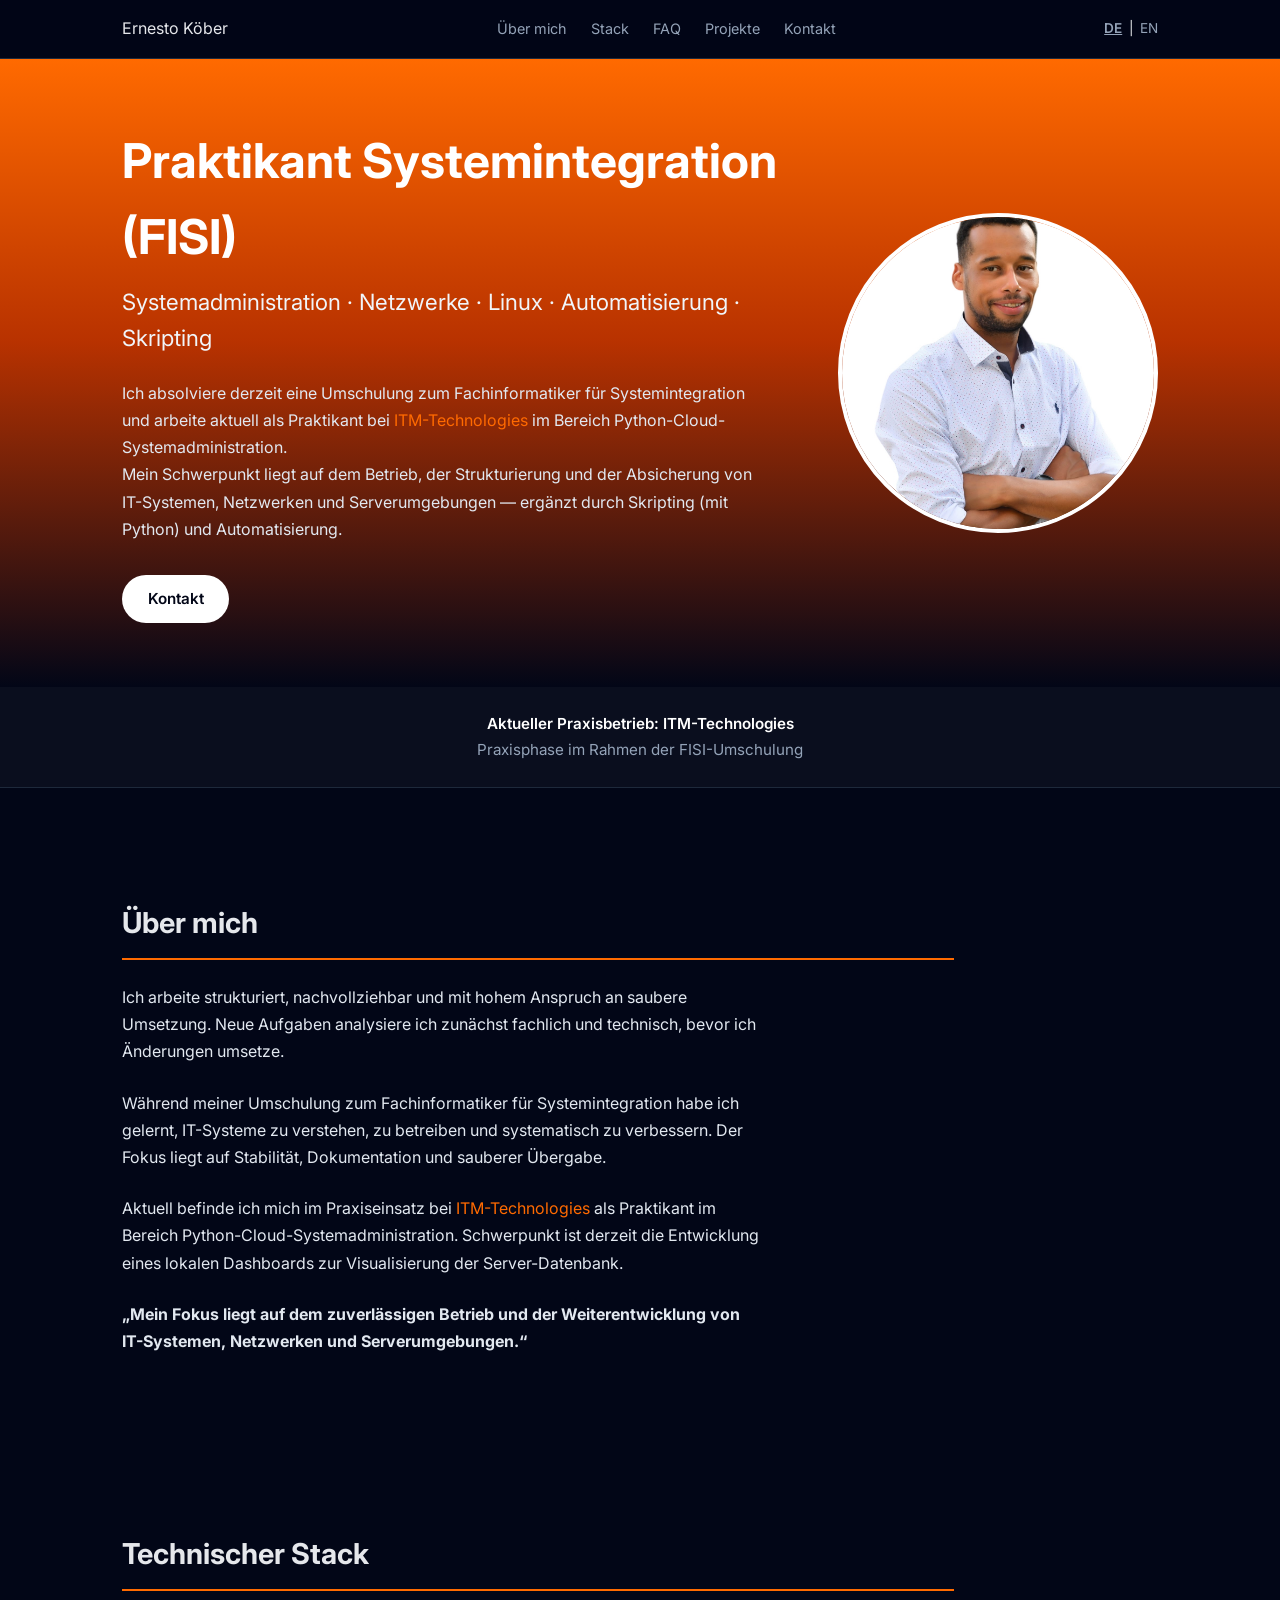
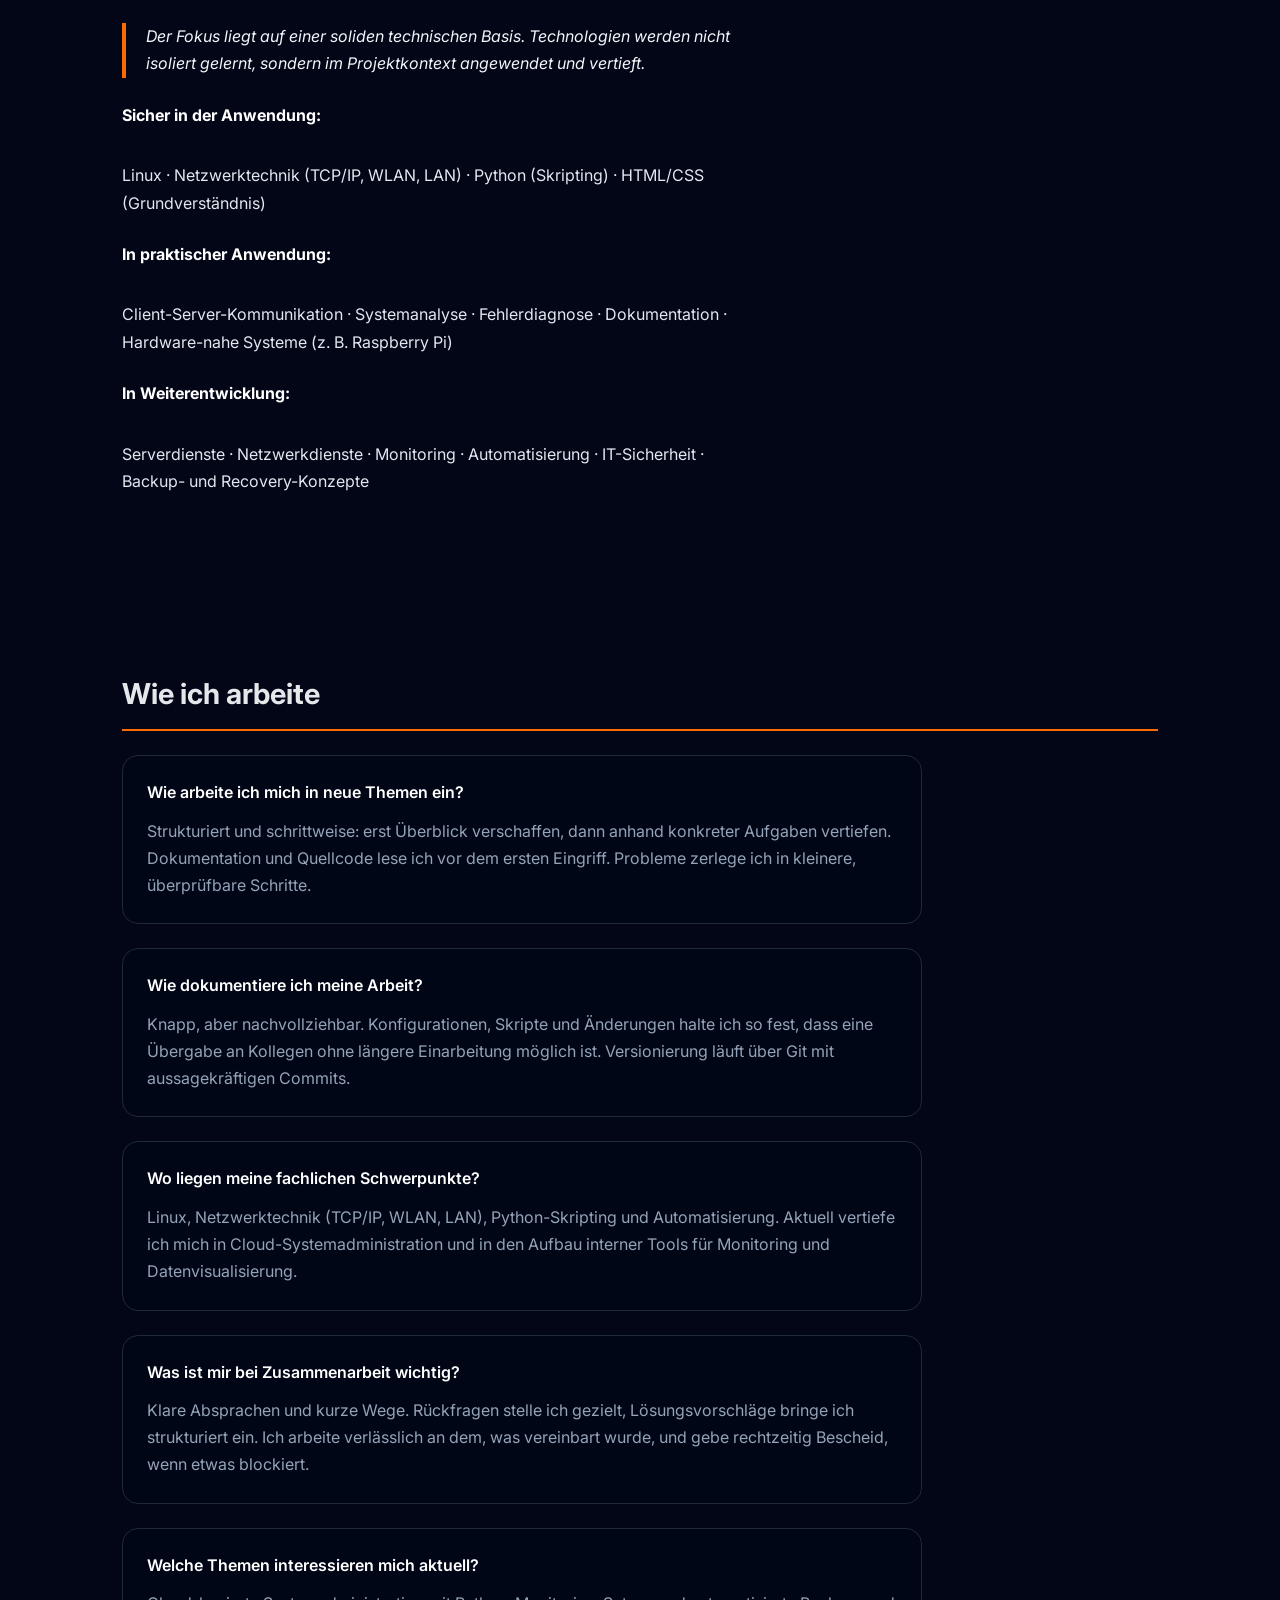
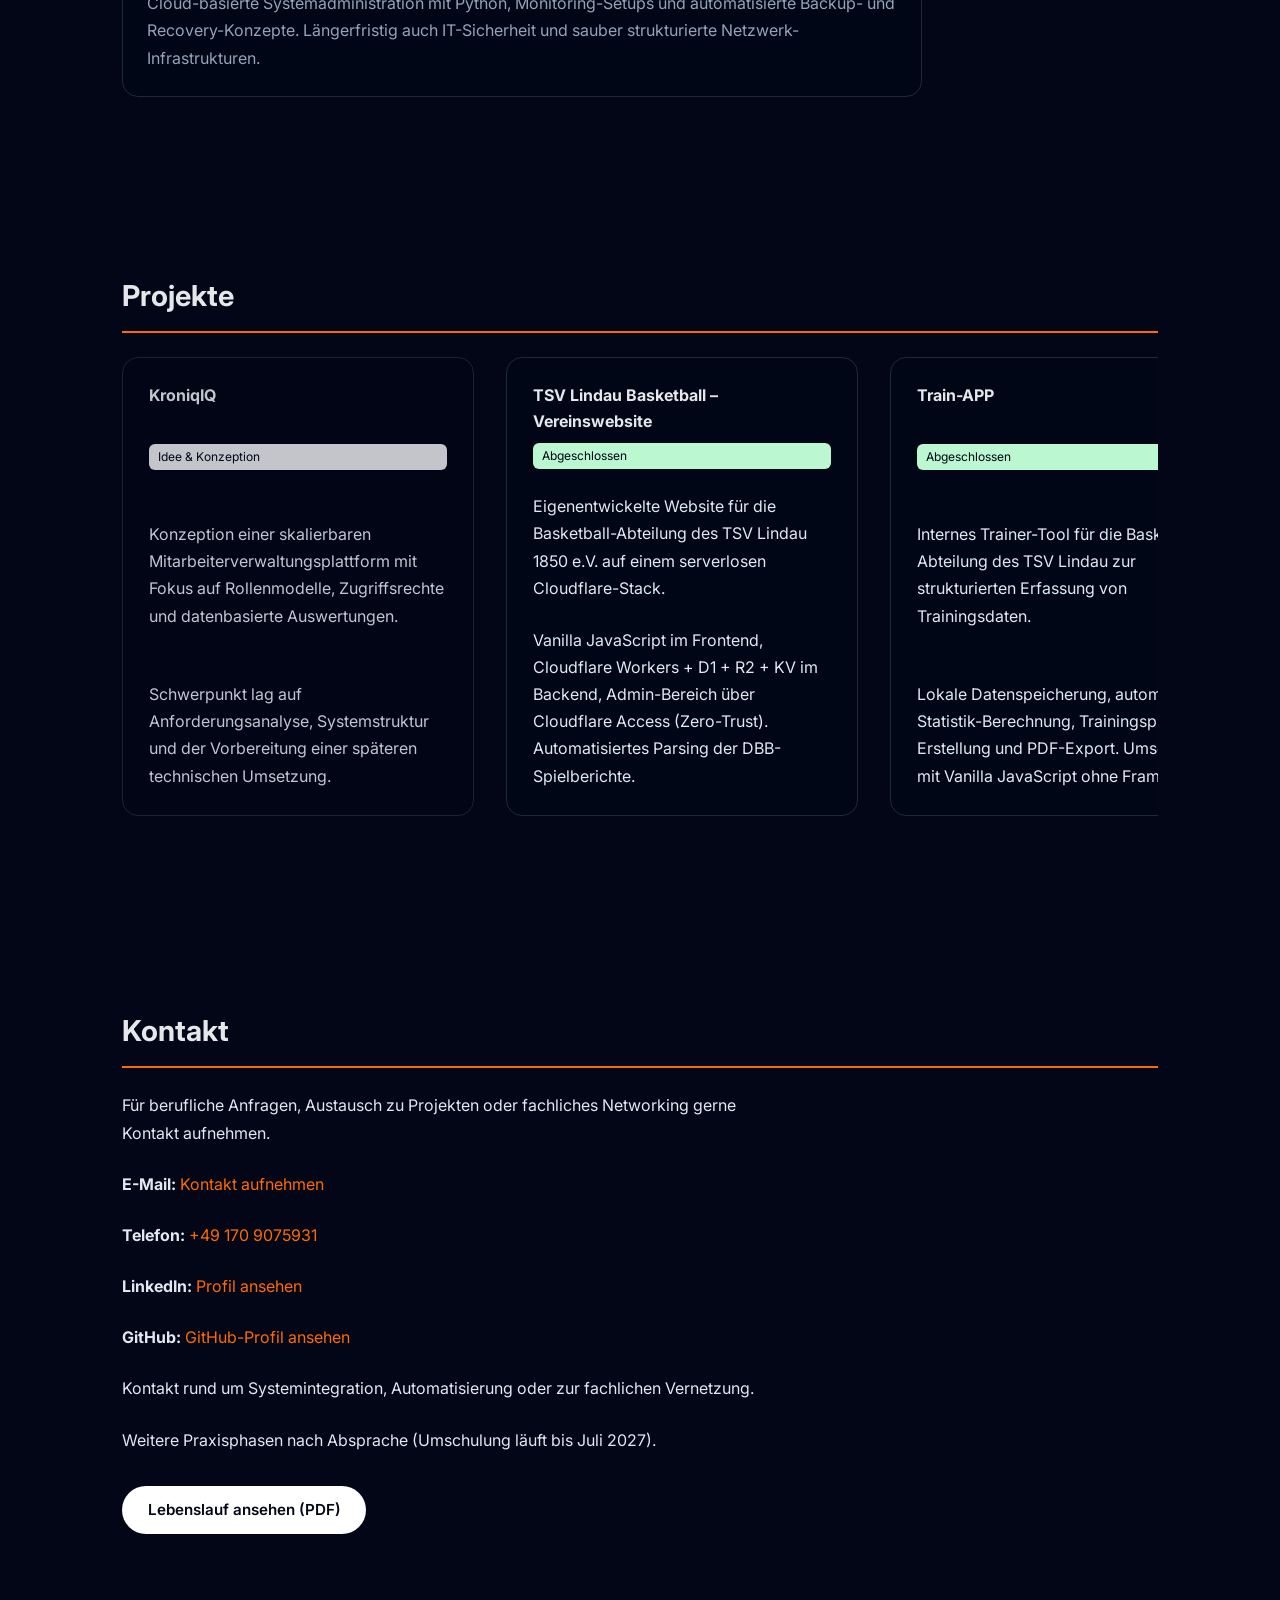
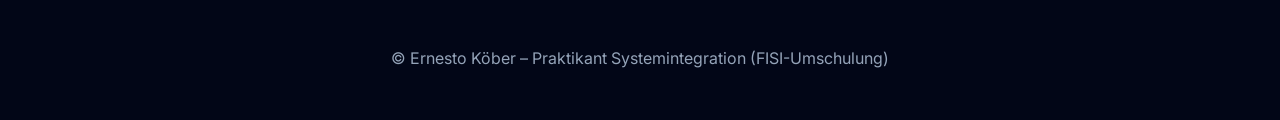
==== index.html @ d8a2f46b "Add ITM Backup Dashboard project card The current ITM internship project is the Backup Dashboard — a" ====
<!DOCTYPE html>
    <html lang="de">
    <head>
        <meta charset="UTF-8" />
        <meta name="viewport" content="width=device-width, initial-scale=1.0" />
        <title>Ernesto Köber</title>
        <link rel="preconnect" href="https://fonts.googleapis.com" />
        <link rel="preconnect" href="https://fonts.gstatic.com" crossorigin />
        <link href="https://fonts.googleapis.com/css2?family=Inter:wght@300;400;500;600;700&display=swap" rel="stylesheet"/>
        <link rel="stylesheet" href="landingpage.css" />
    </head>
    
    <body>

        <!-- ================= NAVIGATION ================= -->
        
        <nav class="top-nav">
            <div class="nav-container">
                <span class="nav-logo">Ernesto Köber</span>

            <!-- Desktop Navigation -->
                <ul class="nav-links">
                    <li><a href="index.html#about">Über mich</a></li>
                    <li><a href="index.html#stack">Stack</a></li>
                    <li><a href="index.html#faq">FAQ</a></li>
                    <li><a href="index.html#projekte">Projekte</a></li>
                    <li><a href="index.html#kontakt">Kontakt</a></li>
                </ul>
            
                <div class="lang-switch lang-switch-desktop">
                    <a href="index.html" class="active">DE</a>
                    <span>|</span>
                    <a href="index-en.html">EN</a>
                </div>

            <!-- Mobile Toggle -->
                <button class="nav-toggle" aria-label="Menü öffnen">
                    <span></span>
                    <span></span>
                    <span></span>
                </button>
            </div>

            <!-- Mobile Menu -->
            <div class="mobile-nav">
                <a href="index.html#about">Über mich</a>
                <a href="index.html#stack">Stack</a>
                <a href="index.html#faq">FAQ</a>
                <a href="index.html#projekte">Projekte</a>
                <a href="index.html#kontakt">Kontakt</a>
            
                <div class="lang-switch lang-switch-mobile">
                <a href="index.html" class="active">DE</a>
                <span>|</span>
                <a href="index-en.html">EN</a>
                </div>
            
            </div>
        </nav>

        <!-- ================= HERO ================= -->
        
        <header class="hero">
            <div class="hero-inner">
                <div class="hero-content">

                    <div class="hero-text">
                        <h1>Praktikant Systemintegration (FISI) </h1>

                        <h2>Systemadministration · Netzwerke · Linux · Automatisierung · Skripting</h2>

                        <p>
                            Ich absolviere derzeit eine Umschulung zum Fachinformatiker für
                            Systemintegration und arbeite aktuell als Praktikant bei
                            <a href="https://itm-technologies.de" target="_blank" rel="noopener">ITM-Technologies</a>
                            im Bereich Python-Cloud-Systemadministration.<br />
                            Mein Schwerpunkt liegt auf dem Betrieb, der Strukturierung und der
                            Absicherung von IT-Systemen, Netzwerken und Serverumgebungen — ergänzt
                            durch Skripting (mit Python) und Automatisierung.
                        </p>

                        <a href="#kontakt" class="btn-primary">Kontakt</a>
                    </div>

                    <img
                        src="Profilbild.jpg"
                        alt="Profilbild Ernesto Köber"
                        class="profile-image"
                    />

                </div>
            </div>
        </header>

        
        <!-- ================= VERFÜGBARKEIT ================= -->
        
        <section class="availability">
            <div class="container availability-box">
                <p>
                    <strong>Aktueller Praxisbetrieb: ITM-Technologies</strong><br />
                    Praxisphase im Rahmen der FISI-Umschulung
                </p>
            </div>
        </section>
        
        <!-- ================= MAIN ================= -->
        
        <main>

            <section id="about">
                <div class="container">
                    <div class="section-content">
                    <h3>Über mich</h3>
                        <p>
                            Ich arbeite strukturiert, nachvollziehbar und mit hohem Anspruch an
                            saubere Umsetzung. Neue Aufgaben analysiere ich zunächst fachlich und
                            technisch, bevor ich Änderungen umsetze.
                        </p>
                        <p>
                            Während meiner Umschulung zum Fachinformatiker für Systemintegration
                            habe ich gelernt, IT-Systeme zu verstehen, zu betreiben und systematisch
                            zu verbessern. Der Fokus liegt auf Stabilität, Dokumentation und sauberer
                            Übergabe.
                        </p>
                        <p>
                            Aktuell befinde ich mich im Praxiseinsatz bei
                            <a href="https://itm-technologies.de" target="_blank" rel="noopener">ITM-Technologies</a>
                            als Praktikant im Bereich Python-Cloud-Systemadministration. Schwerpunkt
                            ist derzeit die Entwicklung eines lokalen Dashboards zur Visualisierung
                            der Server-Datenbank.
                        </p>
                        <p>
                            <strong> „Mein Fokus liegt auf dem zuverlässigen Betrieb und der Weiterentwicklung
                                von IT-Systemen, Netzwerken und Serverumgebungen.“</strong>
                        </p>
                    </div>
                </div>
            </section>

            <section id="stack">
                <div class="container">
                    <div class="section-content">
                    <h3>Technischer Stack</h3>
                        <div class="stack-block">
                            <p class="highlight-quote">
                                Der Fokus liegt auf einer soliden technischen Basis. Technologien werden
                                nicht isoliert gelernt, sondern im Projektkontext angewendet und
                                vertieft.
                            </p>
                        </div>
                            
                        <div class="stack-block">    
                            <p>
                                <strong>Sicher in der Anwendung:</strong><br />
                                Linux · Netzwerktechnik (TCP/IP, WLAN, LAN) · Python (Skripting) ·
                                HTML/CSS (Grundverständnis)
                            </p>
                        </div>

                        <div class="stack-block">
                            <p>
                                <strong>In praktischer Anwendung:</strong><br />
                                Client-Server-Kommunikation · Systemanalyse · Fehlerdiagnose ·
                                Dokumentation · Hardware-nahe Systeme (z. B. Raspberry Pi)
                            </p>
                        </div>

                        <div class="stack-block">
                            <p>
                                <strong>In Weiterentwicklung:</strong><br />
                                Serverdienste · Netzwerkdienste · Monitoring · Automatisierung ·
                                IT-Sicherheit · Backup- und Recovery-Konzepte
                            </p>
                        </div>
                    </div>
                </div>
            </section>

            <!-- ================= MINI FAQ ================= -->
            
            <section id="faq">
                <div class="container">
                <h3>Wie ich arbeite</h3>

                    <div class="faq-list">
                        <div class="faq-item">
                            <h4>Wie arbeite ich mich in neue Themen ein?</h4>
                            <p>
                                Strukturiert und schrittweise: erst Überblick verschaffen,
                                dann anhand konkreter Aufgaben vertiefen. Dokumentation und
                                Quellcode lese ich vor dem ersten Eingriff. Probleme zerlege
                                ich in kleinere, überprüfbare Schritte.
                            </p>
                        </div>

                        <div class="faq-item">
                            <h4>Wie dokumentiere ich meine Arbeit?</h4>
                            <p>
                                Knapp, aber nachvollziehbar. Konfigurationen, Skripte und
                                Änderungen halte ich so fest, dass eine Übergabe an Kollegen
                                ohne längere Einarbeitung möglich ist. Versionierung läuft
                                über Git mit aussagekräftigen Commits.
                            </p>
                        </div>

                        <div class="faq-item">
                            <h4>Wo liegen meine fachlichen Schwerpunkte?</h4>
                            <p>
                                Linux, Netzwerktechnik (TCP/IP, WLAN, LAN), Python-Skripting
                                und Automatisierung. Aktuell vertiefe ich mich in
                                Cloud-Systemadministration und in den Aufbau interner Tools
                                für Monitoring und Datenvisualisierung.
                            </p>
                        </div>

                        <div class="faq-item">
                            <h4>Was ist mir bei Zusammenarbeit wichtig?</h4>
                            <p>
                                Klare Absprachen und kurze Wege. Rückfragen stelle ich
                                gezielt, Lösungsvorschläge bringe ich strukturiert ein.
                                Ich arbeite verlässlich an dem, was vereinbart wurde, und
                                gebe rechtzeitig Bescheid, wenn etwas blockiert.
                            </p>
                        </div>

                        <div class="faq-item">
                            <h4>Welche Themen interessieren mich aktuell?</h4>
                            <p>
                                Cloud-basierte Systemadministration mit Python,
                                Monitoring-Setups und automatisierte Backup- und
                                Recovery-Konzepte. Längerfristig auch IT-Sicherheit und
                                sauber strukturierte Netzwerk-Infrastrukturen.
                            </p>
                        </div>
                    </div>
                </div>
            </section>

            <!-- ================= PROJEKTE ================= -->
            
            <section id="projekte">
                <div class="container">
                <h3>Projekte</h3>

                    <div class="projects-scroll">

                    <div class="project-card project-disabled">
                        <h4>KroniqIQ</h4>
                        <span class="project-status status-concept">Idee & Konzeption</span>
                            <p>
                                Konzeption einer skalierbaren Mitarbeiterverwaltungsplattform mit Fokus
                                auf Rollenmodelle, Zugriffsrechte und datenbasierte Auswertungen.
                            </p>
                            <p>
                                Schwerpunkt lag auf Anforderungsanalyse, Systemstruktur und der
                                Vorbereitung einer späteren technischen Umsetzung.
                            </p>
                    </div>

                        <a href="vereinswebsite.html" class="project-card project-link">
                            <h4>TSV Lindau Basketball – Vereinswebsite</h4>
                            <span class="project-status status-done">Abgeschlossen</span>
                            <p>
                                Eigenentwickelte Website für die Basketball-Abteilung des
                                TSV Lindau 1850 e.V. auf einem serverlosen Cloudflare-Stack.
                            </p>
                            <p>
                                Vanilla JavaScript im Frontend, Cloudflare Workers + D1 + R2
                                + KV im Backend, Admin-Bereich über Cloudflare Access
                                (Zero-Trust). Automatisiertes Parsing der DBB-Spielberichte.
                            </p>
                        </a>

                        <div class="project-card">
                            <h4>Train-APP</h4>
                            <span class="project-status status-done">Abgeschlossen</span>
                            <p>
                                Internes Trainer-Tool für die Basketball-Abteilung des
                                TSV Lindau zur strukturierten Erfassung von Trainingsdaten.
                            </p>
                            <p>
                                Lokale Datenspeicherung, automatische Statistik-Berechnung,
                                Trainingsplan-Erstellung und PDF-Export. Umsetzung mit
                                Vanilla JavaScript ohne Framework.
                            </p>
                        </div>

                        <div class="project-card">
                            <h4>ITM Backup Dashboard</h4>
                            <span class="project-status status-dev">In Entwicklung</span>
                            <p>
                                Internes Web-Dashboard für ITM Technologies zur zentralen
                                Überwachung und Validierung von Kunden-Backups mit
                                Audit-Funktionalität.
                            </p>
                            <p>
                                Python mit FastAPI im Backend, Jinja2-Templating und
                                Vanilla JavaScript im Frontend. Security-first-Architektur
                                mit strikter CSP, HTTP-Security-Headern und HttpOnly-Cookies
                                — bewusst ohne npm- oder Framework-Abhängigkeiten.
                            </p>
                        </div>

                        <div class="project-card project-disabled">
                            <h4>Landingpage Getränke Haußmann</h4>
                            <span class="project-status status-concept">Konzept</span>
                            <p>
                                Konzept einer Landingpage für einen lokalen Getränkevertrieb
                                (Wangen i. A.) mit Fokus auf klarer Informationsstruktur und
                                einfacher Navigation.
                            </p>
                            <p>
                                Erste Umsetzung mit semantischem HTML, CSS und minimalem
                                JavaScript als Vorlage für eine spätere Produktivversion.
                            </p>
                        </div>

                        <a href="https://www.thaihouse-restaurant.com/" target="_blank" rel="noopener" class="project-card project-link">
                            <h4>Thai House Lindau</h4>
                            <span class="project-status status-done">Live</span>
                            <p>
                                Überarbeitung der bestehenden Webseite des Thai House
                                Restaurants in Lindau auf Basis eines Wix-Templates.
                            </p>
                            <p>
                                Schwerpunkt auf klarer Informationsstruktur, modernem
                                Layout und besserer Darstellung von Speisekarte und
                                Kontaktinformationen.
                            </p>
                        </a>

                        <a href="studio02.html" class="project-card project-link">
                            <h4>Studio02 – Praktikum</h4>
                            <span class="project-status status-done">Abgeschlossen</span>
                            <p>
                                Praktikum im Bereich Softwareentwicklung mit Fokus auf Python und
                                Client-Server-Kommunikation.
                            </p>
                            <p>
                                Bluetooth-basierte Client-Server-Kommunikation zwischen App und Raspberry
                                mit Fokus auf Netzwerkverbindungen, Systemkonfiguration und stabiler
                                Datenübertragung.
                            </p>
                        </a>

                    </div>
                </div>
            </section>

            <section id="kontakt">
                <div class="container">
                <h3>Kontakt</h3>
                        <p>
                            Für berufliche Anfragen, Austausch zu Projekten oder fachliches
                            Networking gerne Kontakt aufnehmen.
                        </p>

                        <section class="contact">
                            <p>
                                <strong>E-Mail:</strong>
                                <a href="mailto:ekoeber@protonmail.com">Kontakt aufnehmen</a>
                            </p>

                            <p>
                                <strong>Telefon:</strong>
                                <a href="tel:+491709075931">+49 170 9075931</a>
                            </p>

                            <p>
                                <strong>LinkedIn:</strong>
                                <a href="https://www.linkedin.com/in/ernesto-k%C3%B6ber-878115362/" target="_blank" rel="noopener">
                                Profil ansehen
                                </a>
                            </p>

                            <p>
                                <strong>GitHub:</strong>
                                <a href="https://github.com/Ernestokoeber" target="_blank" rel="noopener">
                                GitHub-Profil ansehen
                                </a>
                            </p>
                            </section>

                        <p class="contact-cta">Kontakt rund um Systemintegration, Automatisierung oder zur fachlichen Vernetzung.</p>

                        <p>Weitere Praxisphasen nach Absprache (Umschulung läuft bis Juli 2027).</p>

                    <div class="contact-actions">
                        <a href="Lebenslauf.pdf" target="_blank" rel="noopener" class="btn-primary">
                        Lebenslauf ansehen (PDF)</a>
                    </div>
                </div>
            </section>

        </main>

        <footer class="footer">
            © Ernesto Köber – Praktikant Systemintegration (FISI-Umschulung)
        </footer>

        <script src="drag-scroll.js"></script>
        <script src="mobile-nav.js"></script>
    </body>
</html>
---- landingpage.css ----
/* ================= VARIABLES ================= */
:root {
    --accent: #ff6a00;
    --accent-dark: #b83200;

    --bg-dark: #020617;
    --bg-card: rgba(2, 6, 23, 0.85);

    --text-main: #e5e7eb;
    --text-muted: #94a3b8;

    --border: #1e293b;
}

/* ================= RESET ================= */
* {
    margin: 0;
    padding: 0;
    box-sizing: border-box;
}

main {
    width: 100%;
    max-width: 100%;
    margin: 0 auto;
}

html {
    width: 100%;
    max-width: 100%;
    overflow-x: hidden;
    scroll-behavior: smooth;
}

body {
    width: 100%;
    max-width: 100%;
    overflow-x: hidden;
    font-family: 'Inter', sans-serif;
    background: var(--bg-dark);
    color: var(--text-main);
    line-height: 1.6;
}

a {
    color: var(--accent);
    text-decoration: none;
}

ul {
    list-style: none;
}

/* ================= NAV ================= */
.top-nav {
    position: sticky;
    top: 0;
    z-index: 1000;
    background: rgba(2, 6, 23, 0.9);
    backdrop-filter: blur(0.375rem);
    border-bottom: 0.0625rem solid var(--border);
}

.nav-container {
    max-width: 68.75rem;
    margin: 0 auto;
    padding: 1rem 2rem;
    display: flex;
    justify-content: space-between;
    align-items: center;
}

.nav-links {
    display: flex;
    gap: 1.5rem;
}

.nav-links a {
    color: var(--text-muted);
    font-size: 0.9rem;
}

/* ================= MOBILE NAV ================= */

.nav-toggle {
    display: none;
    background: none;
    border: none;
    cursor: pointer;
}

.nav-toggle span {
    display: block;
    width: 1.5rem;
    height: 0.125rem;
    background: #ffffff;
    margin: 0.35rem 0;
}

/* Mobile Menu */
.mobile-nav {
    display: none;
    flex-direction: column;
    background: rgba(2, 6, 23, 0.98);
    border-bottom: 0.0625rem solid var(--border);
}

.mobile-nav a {
    padding: 0.75rem 0;
    color: var(--text-main);
    border-top: 0.0625rem solid var(--border);
}

.nav-links a,
.mobile-nav a{
    padding: 0.75rem 0;
}

/* Responsive */
@media (max-width: 56.25rem) {
    .nav-links {
        display: none;
    }

    .nav-toggle {
        display: block;
    }

    .mobile-nav.active {
        display: flex;
    }
}

/* ================= HERO ================= */

.hero {
    width: 100vw;
    overflow-x: hidden;
    background: linear-gradient(
        180deg,
        var(--accent) 0%,
        var(--accent-dark) 45%,
        var(--bg-dark) 100%
    );
}

.hero-inner {
    max-width: 68.75rem;
    margin: 0 auto;
    padding: 4rem 2rem;
}


.hero-content {
    display: grid;
    grid-template-columns: 1fr minmax(0, clamp(14rem, 40vw, 20rem));
    gap: 3rem;
    align-items: center;
}

.profile-image {
    width: 20rem;
    aspect-ratio: 1 / 1;
    object-fit: cover;
    border-radius: 50%;
    border: 0.25rem solid #ffffff;
}

/* ================= Language Switch ================= */

/* Desktop Switch */
.lang-switch {
  display: flex;
  align-items: center;
  gap: 0.4rem;
  font-size: 0.85rem;
}

.lang-switch a {
  color: var(--text-muted);
  text-decoration: none;
}

.lang-switch a.active {
  font-weight: 600;
  text-decoration: underline;
}

.lang-switch a:hover {
  color: var(--accent);
}

/* Mobile Switch */
@media (max-width: 56.25rem) {
  .lang-switch-desktop {
    display: none;
  }

  .lang-switch-mobile {
    margin-top: 1.5rem;
    justify-content: center;
  }
}

/* Desktop behavior */
@media (min-width: 56.26rem) {
  .lang-switch-mobile {
    display: none;
  }
}


/* ================= CONTAINER ================= */
.container {
    width: 100%;
    max-width: 68.75rem;
    margin-left: auto;
    margin-right: auto;
    padding: 4rem 2rem;
}

/* ================= SECTIONS ================= */
.section-content {
    max-width: 52rem;
}
/* ================= STACK ================= */

.stack-block {
    margin-top: 1.5rem;
}

.stack-block strong {
    display: block;
    margin-bottom: 0.4rem;
    color: #ffffff;
}

.highlight-quote {
    margin-top: 2rem;
    padding-left: 1.25rem;
    border-left: 0.25rem solid var(--accent);
    font-style: italic;
    color: #f1f5f9;
}

/* ================= AVAILABILITY ================= */

.availability {
    background: rgba(255, 255, 255, 0.03);
    border-bottom: 0.0625rem solid var(--border);
}

.availability-box {
    padding: 1.5rem 2rem;
    text-align: center;
}

.availability-box p {
    margin: 0 auto;
    max-width: 40rem;
    color: var(--text-muted);
    font-size: 0.95rem;
}

.availability-box strong {
    color: #ffffff;
    font-weight: 600;
}

/* ================= TYPO ================= */
h1 {
    font-size: clamp(2rem, 5vw, 3rem);
    color: #ffffff;
}

h2 {
    font-size: clamp(1.1rem, 3vw, 1.4rem);
    font-weight: 400;
    margin-top: 0.5rem;
    color: #f1f5f9;
}

h3 {
    font-size: clamp(1.4rem, 3vw, 1.8rem);
    margin-bottom: 1.5rem;
}

section h3 {
    margin-top: 3rem;
    padding-bottom: 0.75rem;
    border-bottom: 0.125rem solid var(--accent);
}

p {
    font-size: clamp(0.95rem, 2.2vw, 1rem);
    line-height:1.7;
    max-width: 40rem;
    margin-top: 1.5rem;
    color: #e2e8f0;
}

img {
    max-width: 100%;
    height: auto;
    display: block;
}

/* ================= BUTTON ================= */

.btn-primary {
    display: inline-flex;
    margin-top: 2rem;
    align-items: center;
    justify-content: center;
    font-size: 0.95rem;
    padding: 0.75rem 1.6rem;
    border-radius: 999rem;
    background: #ffffff;
    color: #020617;
    font-weight: 600;
    min-height: 44px;
    
}

/* ================= MINI FAQ ================= */

.faq-list {
    display: grid;
    gap: 1.5rem;
    max-width: 50rem;
    grid-template-columns: 1fr;
}

.faq-item {
    font-size: clamp(0.9rem, 2vw, 0.95rem);
    line-height: 1.6;
    background: var(--bg-card);
    border: 0.0625rem solid var(--border);
    border-radius: 1rem;
    padding: 1.5rem;
}

.faq-item h4 {
    font-size: 1rem;
    font-weight: 600;
    color: #ffffff;
}

.faq-item p {
    margin-top: 0.75rem;
    color: var(--text-muted);
    max-width: none;
}

/* ================= PROJEKTE ================= */
.projects-scroll {
    max-width: 100%;
    display: flex;
    gap: 2rem;
    overflow-x: auto;
    overscroll-behavior-x: contain;    
    padding-bottom: 1rem;
    scroll-snap-type: x mandatory;
}

.project-card {
    flex: 0 0 clamp(16rem, 80vw, 22rem);
    min-height: 18rem;

    background: var(--bg-card);
    border: 0.0625rem solid var(--border);
    border-radius: 1rem;
    padding: 1.6rem;

    display: flex;
    flex-direction: column;
    justify-content: space-between;

    scroll-snap-align: start;
}

.project-link {
    text-decoration: none;
    color: inherit;
}

.project-link:hover {
    transform: translateY(-0.25rem);
    box-shadow: 0 0.75rem 2rem rgba(0, 0, 0, 0.25);
}

.project-disabled {
    opacity: 0.85;
    cursor: default;
}

/* Status */
.project-status {
    display: inline-block;
    margin-top: 0.5rem;
    padding: 0.2rem 0.6rem;
    font-size: 0.75rem;
    border-radius: 0.375rem;
    color: #020617;
}

.status-concept { background: #e5e7eb; }
.status-dev     { background: #fde68a; }
.status-deploy  { background: #bfdbfe; }
.status-done    { background: #bbf7d0; }

/* ================= CONTACT ================= */

.contact a {
  color: var(--accent);
  text-decoration: none;
}

.contact a:hover {
  text-decoration: underline;
}

/* ================== SCROLLBAR ================= */
.projects-scroll {
    scrollbar-width: none;
    scroll-padding-left: 2rem;
    cursor: grab;
}

.projects-scroll::-webkit-scrollbar {
    display: none;

}

.projects-scroll.dragging {
    cursor: grabbing;
    user-select: none;
}


/* ================= FOOTER ================= */
.footer {
    text-align: center;
    padding: 3rem 2rem;
    color: var(--text-muted);
}

/* ================= RESPONSIVE ================= */
@media (max-width: 56.25rem) {
    .hero-content {
        grid-template-columns: 1fr;
        text-align: center;
    }


    .profile-image {
        width: 14rem;
        margin: 2rem auto 0;
    }
}

@media (hover: hover) {
    .project-link:hover {
        transform: translateY(-0.25rem);
        box-shadow: 0 0.75rem 2rem #00000040;
    }
}
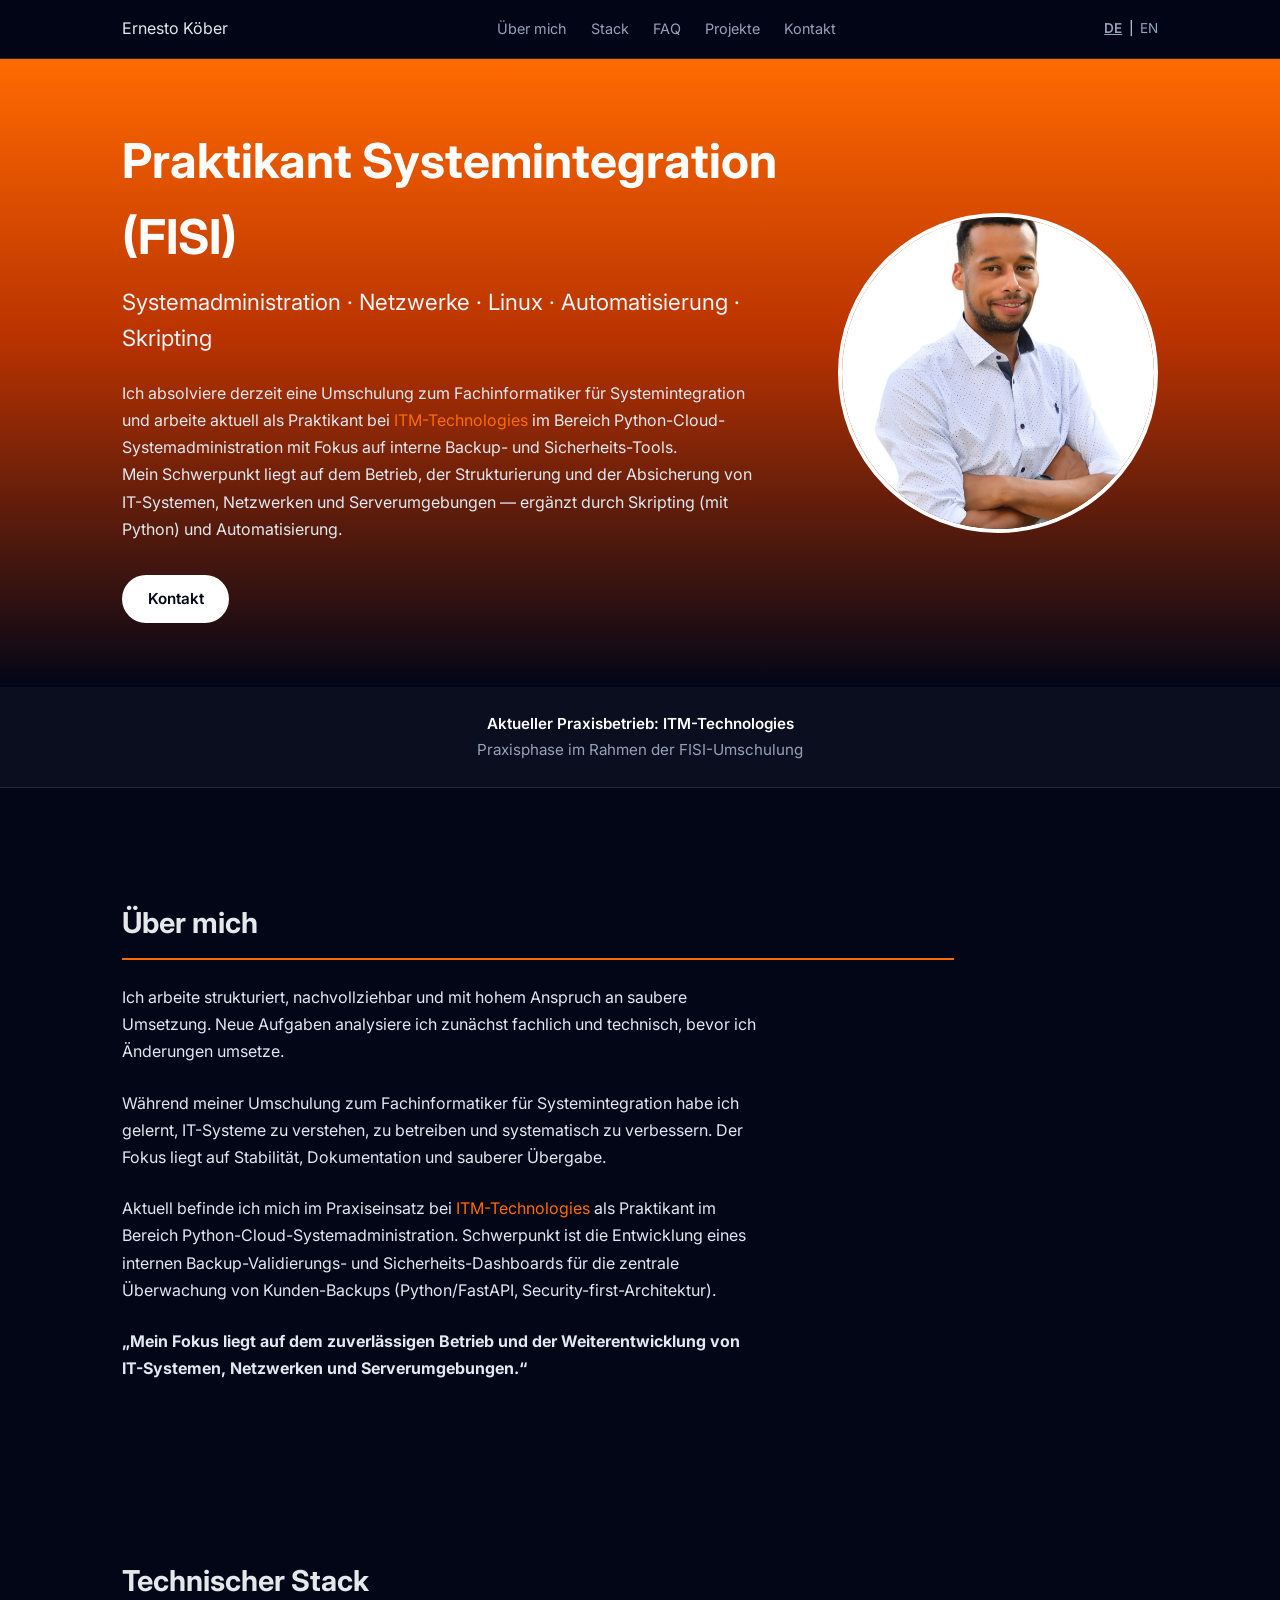
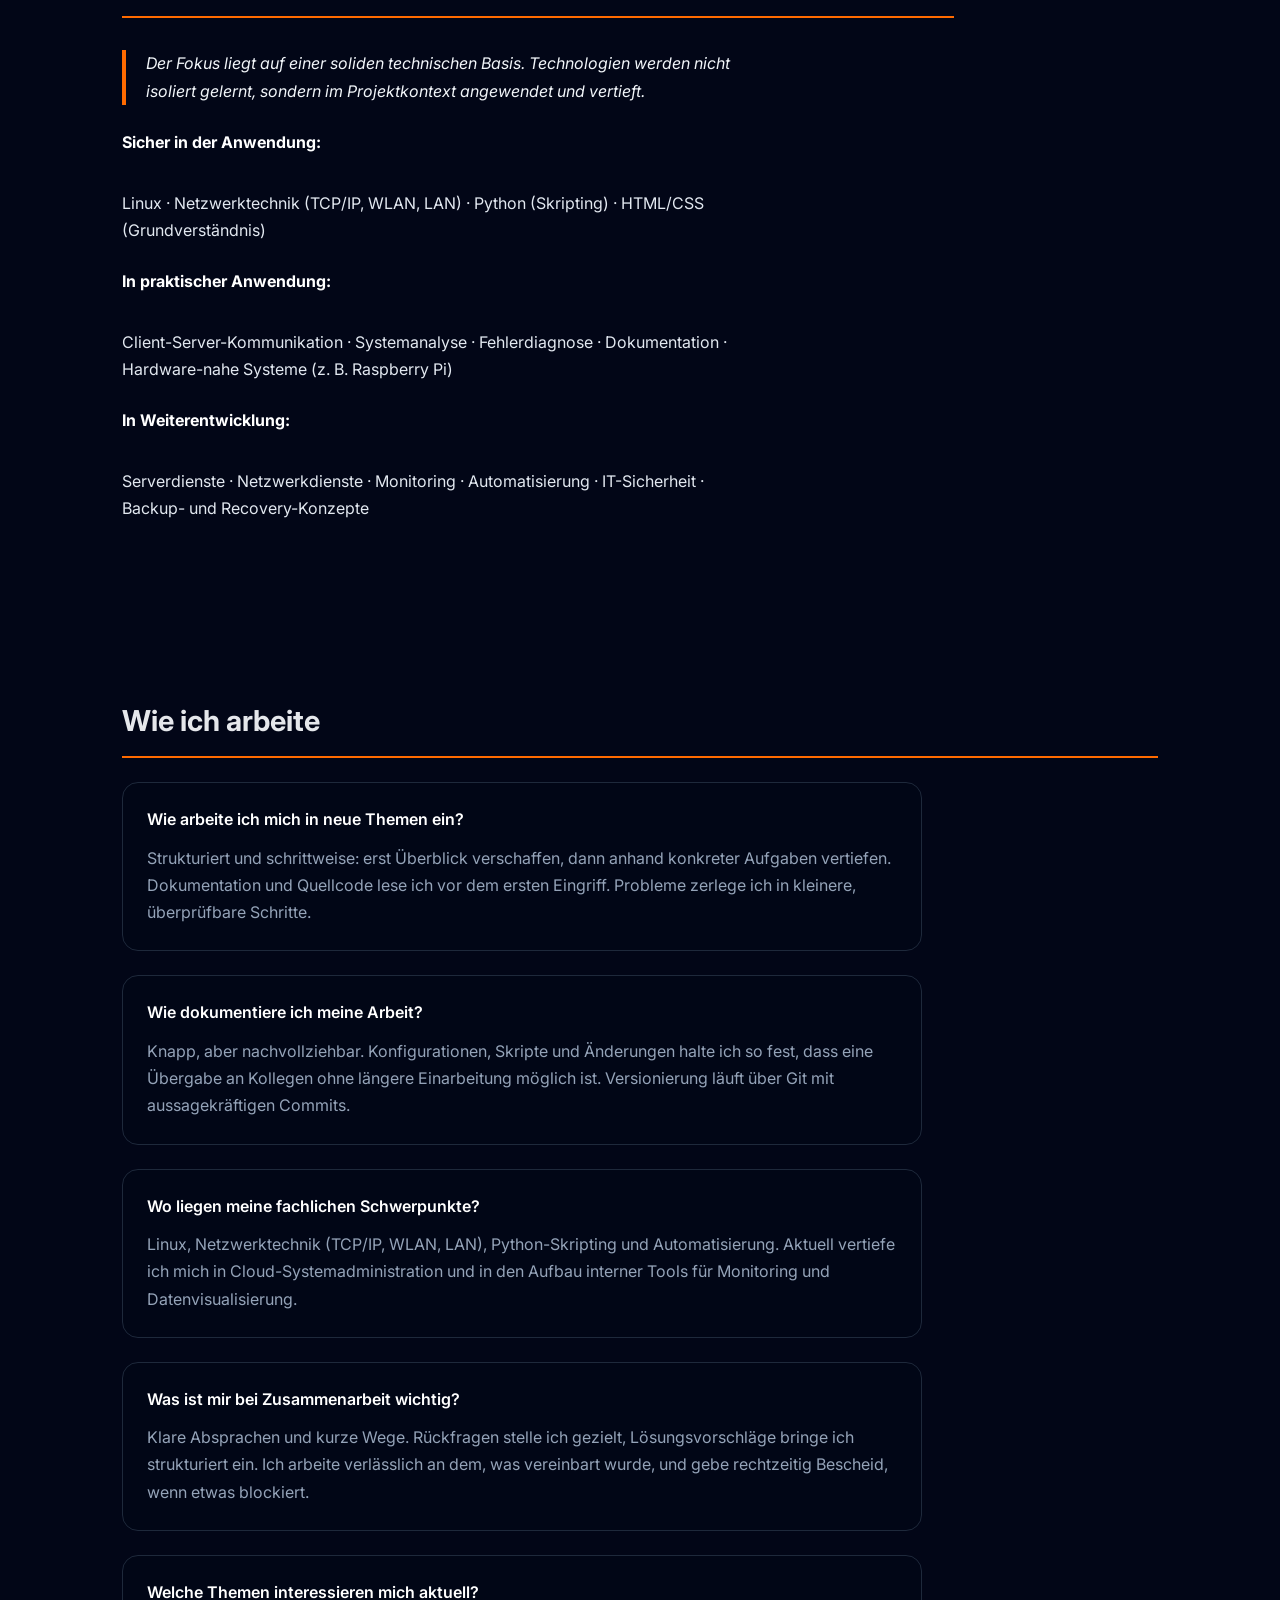
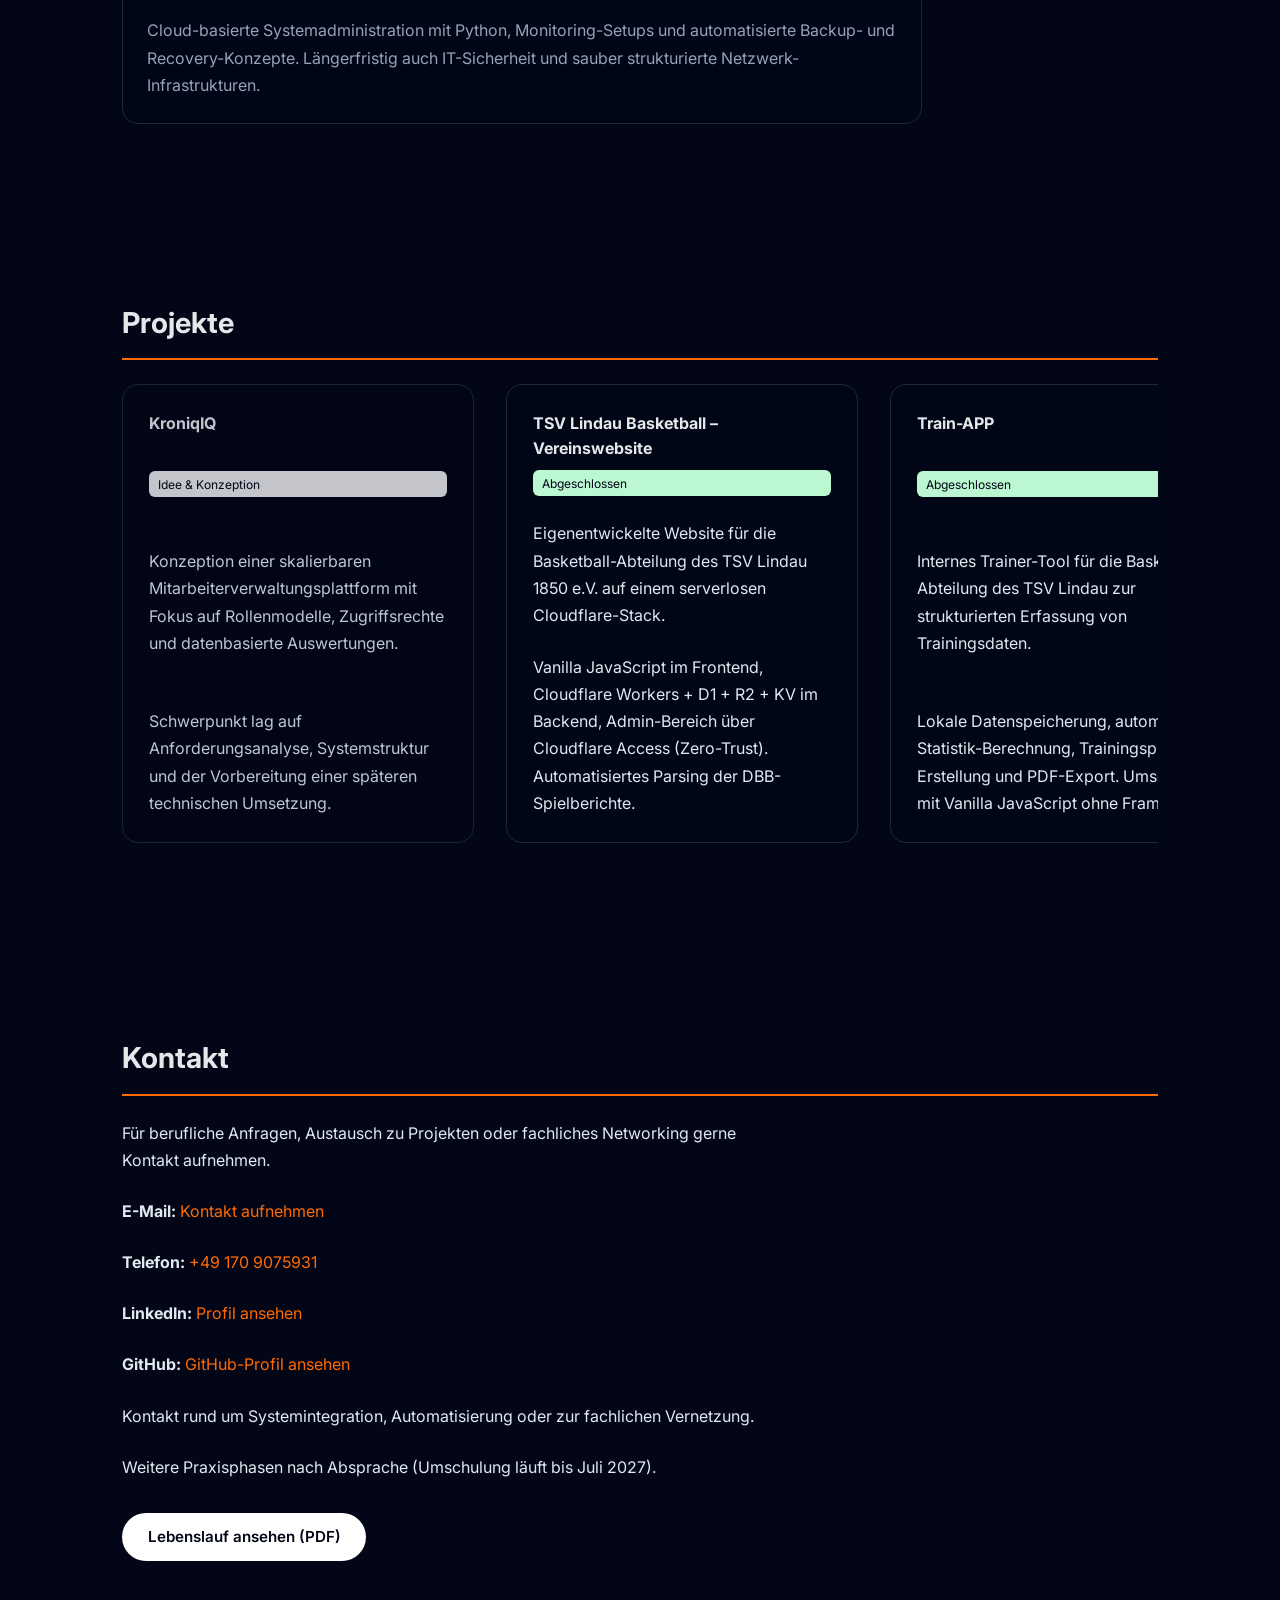
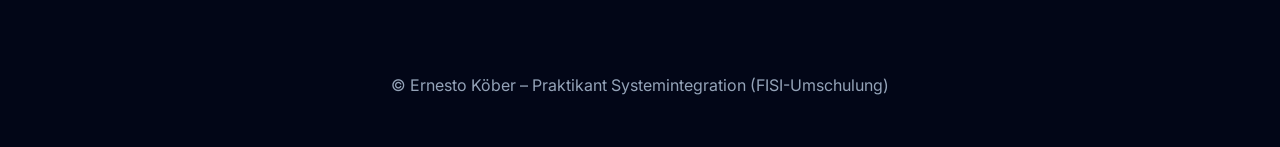
==== commit d390bda8: "Add ITM Backup Dashboard detail page and tighten the ITM copy The card had enough substance (FastAPI" ====
--- a/index.html
+++ b/index.html
@@ -73,7 +73,8 @@
                             Ich absolviere derzeit eine Umschulung zum Fachinformatiker für
                             Systemintegration und arbeite aktuell als Praktikant bei
                             <a href="https://itm-technologies.de" target="_blank" rel="noopener">ITM-Technologies</a>
-                            im Bereich Python-Cloud-Systemadministration.<br />
+                            im Bereich Python-Cloud-Systemadministration mit Fokus auf
+                            interne Backup- und Sicherheits-Tools.<br />
                             Mein Schwerpunkt liegt auf dem Betrieb, der Strukturierung und der
                             Absicherung von IT-Systemen, Netzwerken und Serverumgebungen — ergänzt
                             durch Skripting (mit Python) und Automatisierung.
@@ -127,8 +128,9 @@
                             Aktuell befinde ich mich im Praxiseinsatz bei
                             <a href="https://itm-technologies.de" target="_blank" rel="noopener">ITM-Technologies</a>
                             als Praktikant im Bereich Python-Cloud-Systemadministration. Schwerpunkt
-                            ist derzeit die Entwicklung eines lokalen Dashboards zur Visualisierung
-                            der Server-Datenbank.
+                            ist die Entwicklung eines internen Backup-Validierungs- und
+                            Sicherheits-Dashboards für die zentrale Überwachung von Kunden-Backups
+                            (Python/FastAPI, Security-first-Architektur).
                         </p>
                         <p>
                             <strong> „Mein Fokus liegt auf dem zuverlässigen Betrieb und der Weiterentwicklung
@@ -286,7 +288,7 @@
                             </p>
                         </div>
 
-                        <div class="project-card">
+                        <a href="itm-dashboard.html" class="project-card project-link">
                             <h4>ITM Backup Dashboard</h4>
                             <span class="project-status status-dev">In Entwicklung</span>
                             <p>
@@ -300,7 +302,7 @@
                                 mit strikter CSP, HTTP-Security-Headern und HttpOnly-Cookies
                                 — bewusst ohne npm- oder Framework-Abhängigkeiten.
                             </p>
-                        </div>
+                        </a>
 
                         <div class="project-card project-disabled">
                             <h4>Landingpage Getränke Haußmann</h4>
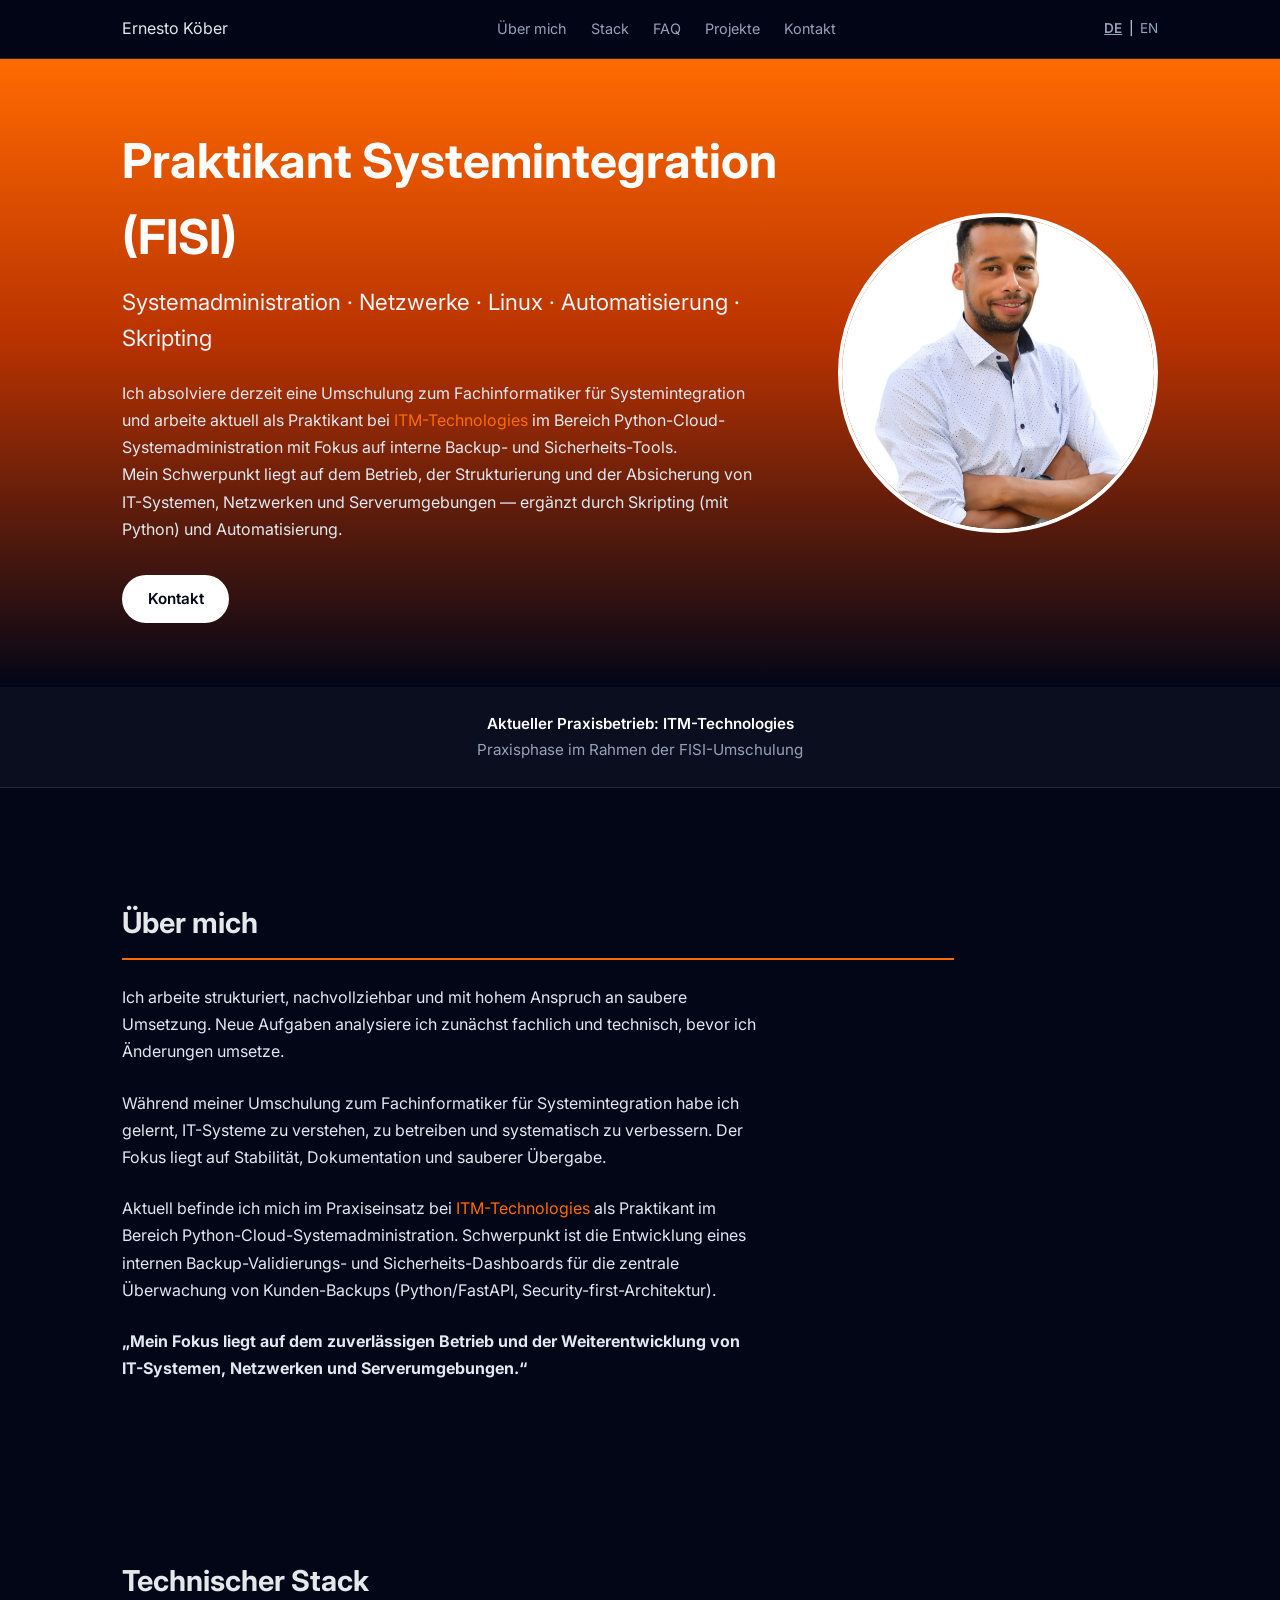
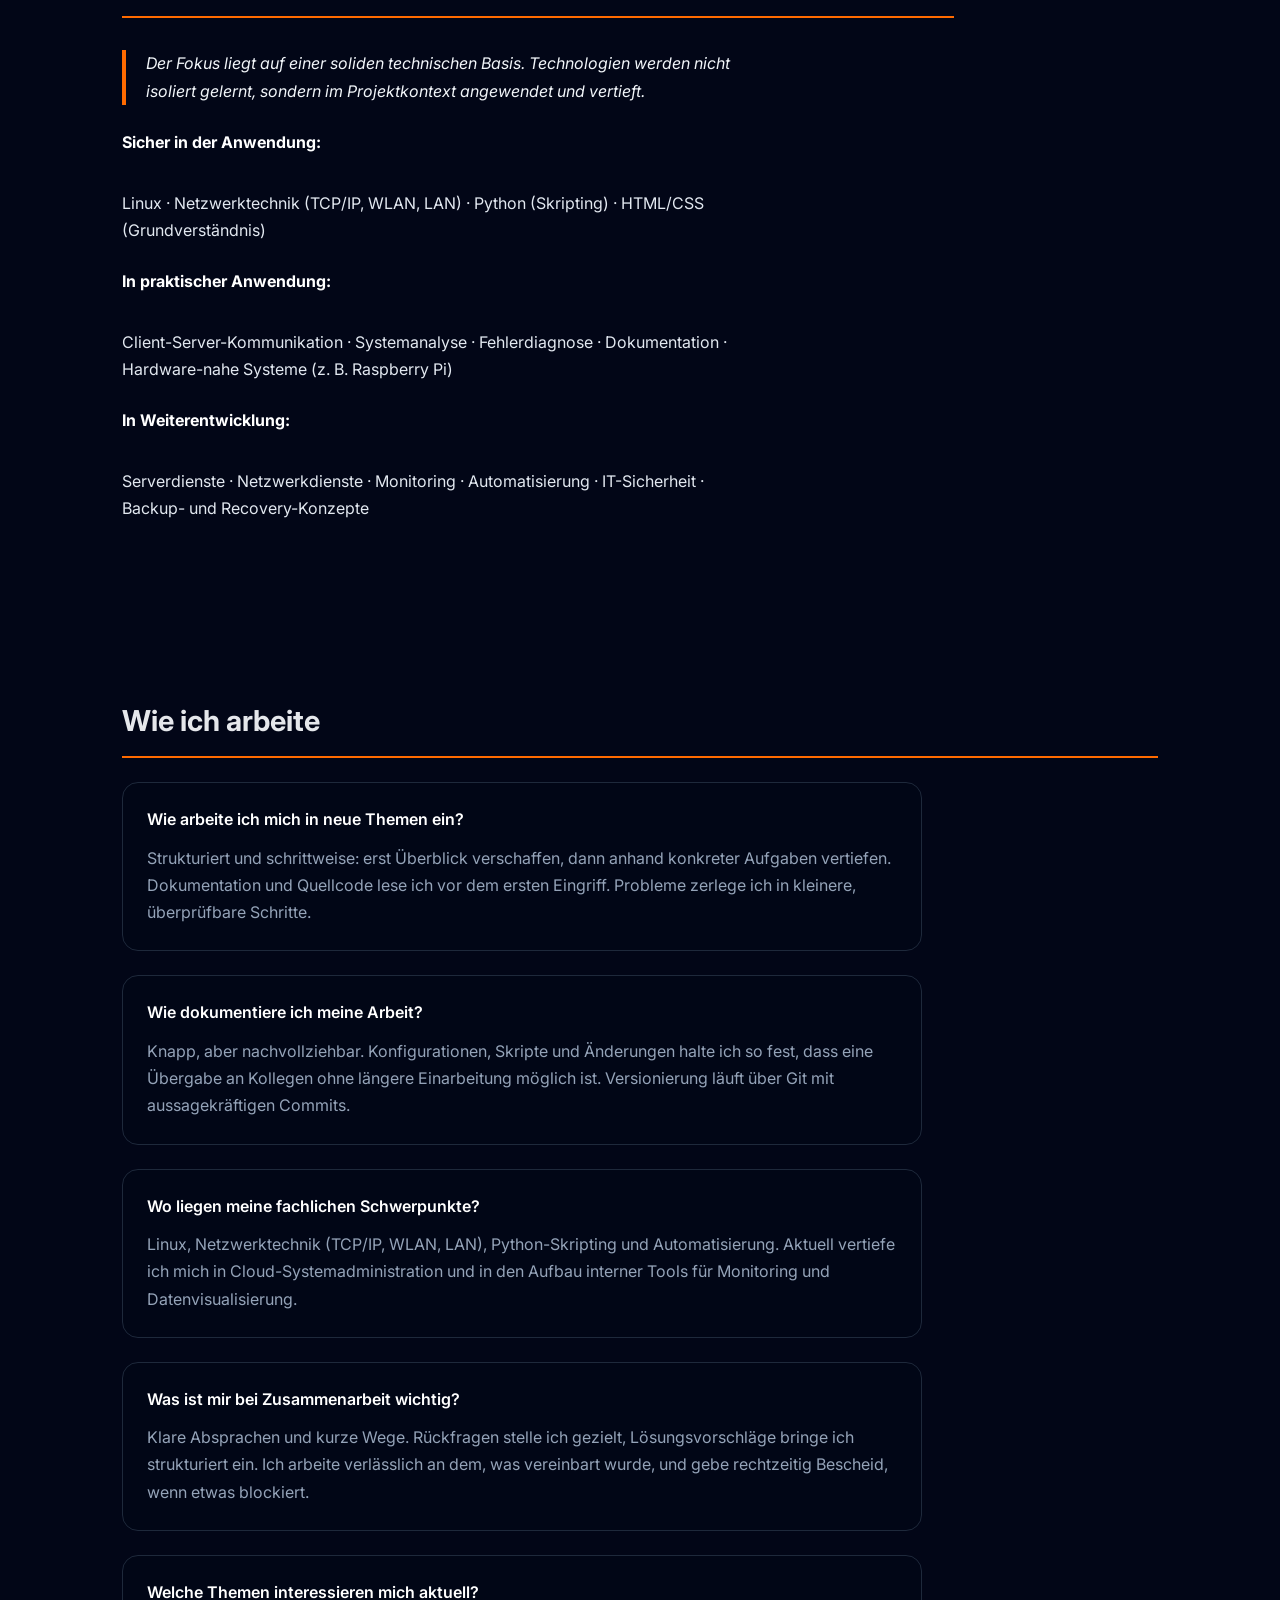
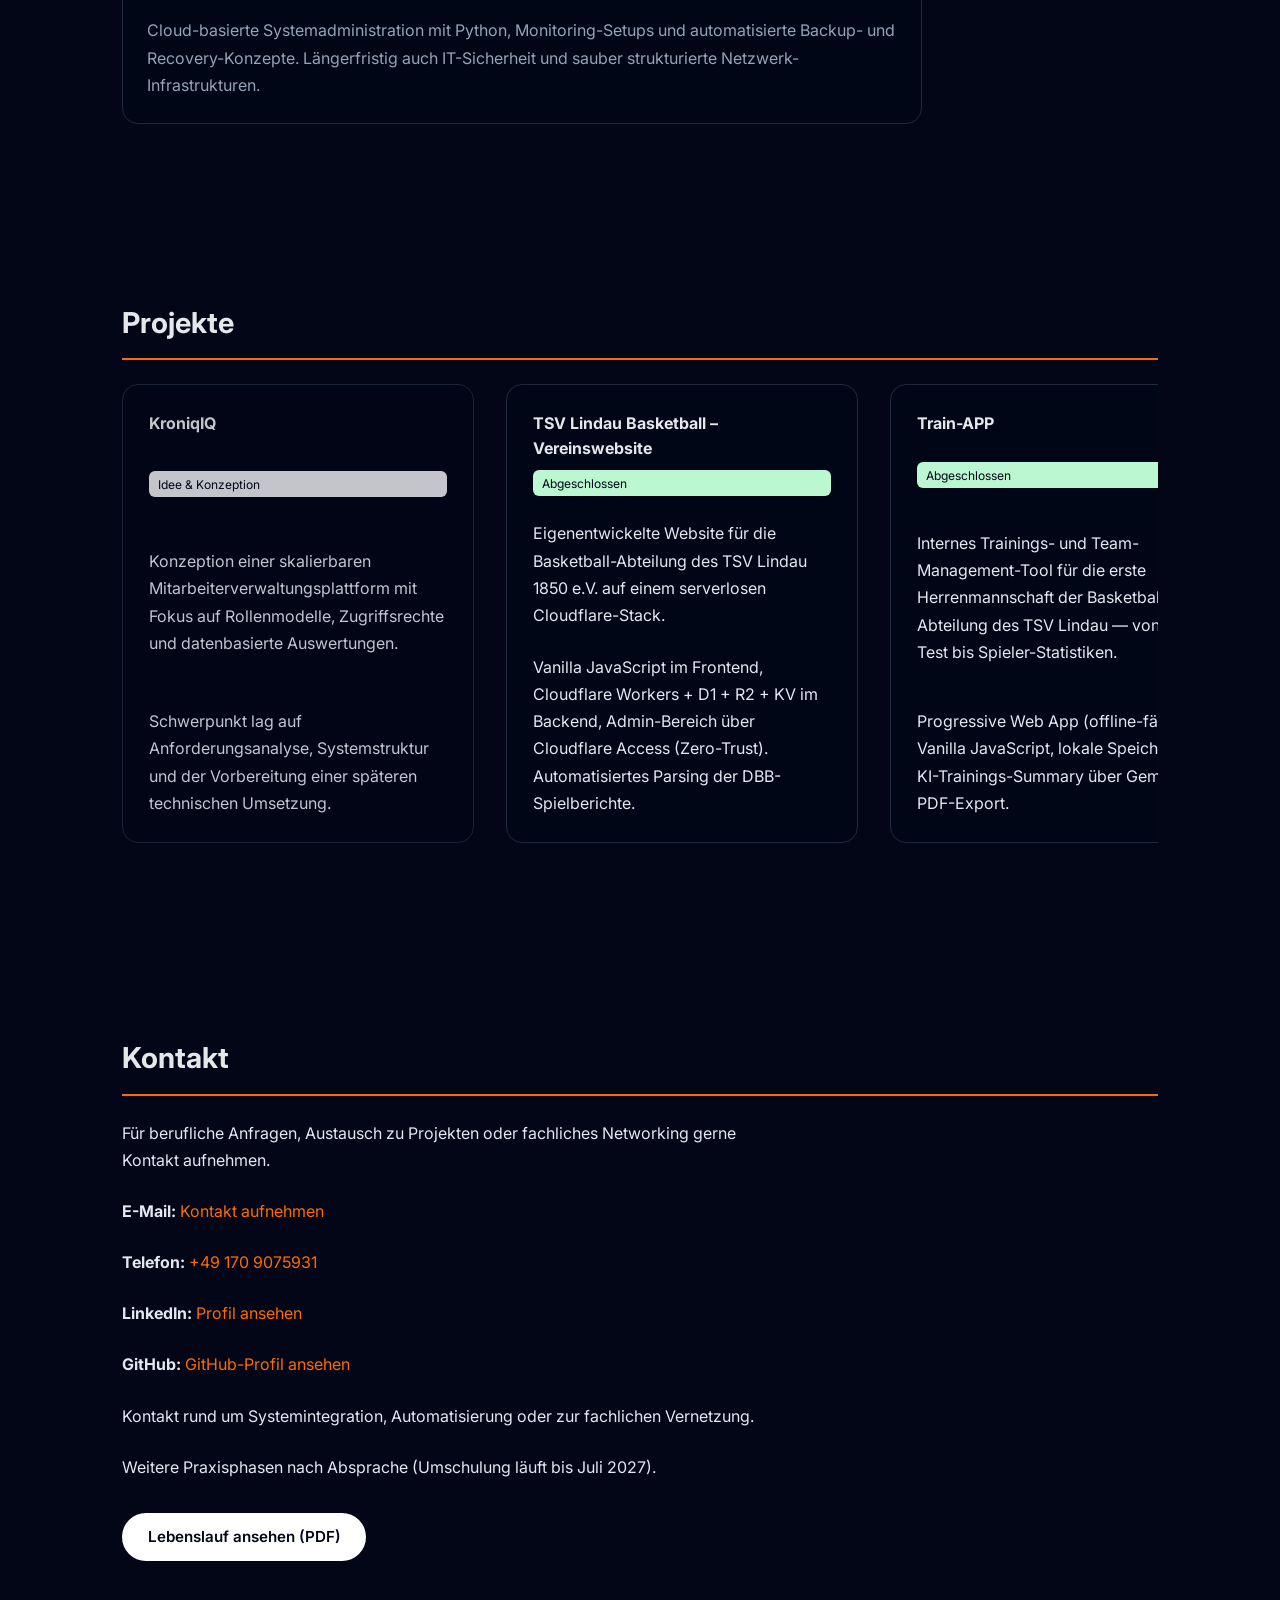
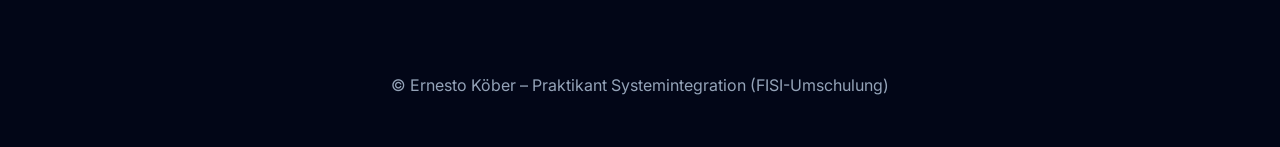
==== commit 524d41b0: "Add Train-APP detail page and broaden the card scope Train-APP turned out to be a full training and " ====
--- a/index.html
+++ b/index.html
@@ -274,19 +274,20 @@
                             </p>
                         </a>
 
-                        <div class="project-card">
+                        <a href="train-app.html" class="project-card project-link">
                             <h4>Train-APP</h4>
                             <span class="project-status status-done">Abgeschlossen</span>
                             <p>
-                                Internes Trainer-Tool für die Basketball-Abteilung des
-                                TSV Lindau zur strukturierten Erfassung von Trainingsdaten.
-                            </p>
-                            <p>
-                                Lokale Datenspeicherung, automatische Statistik-Berechnung,
-                                Trainingsplan-Erstellung und PDF-Export. Umsetzung mit
-                                Vanilla JavaScript ohne Framework.
-                            </p>
-                        </div>
+                                Internes Trainings- und Team-Management-Tool für die erste
+                                Herrenmannschaft der Basketball-Abteilung des TSV Lindau —
+                                von Beep-Test bis Spieler-Statistiken.
+                            </p>
+                            <p>
+                                Progressive Web App (offline-fähig), Vanilla JavaScript,
+                                lokale Speicherung, KI-Trainings-Summary über Gemini und
+                                PDF-Export.
+                            </p>
+                        </a>
 
                         <a href="itm-dashboard.html" class="project-card project-link">
                             <h4>ITM Backup Dashboard</h4>
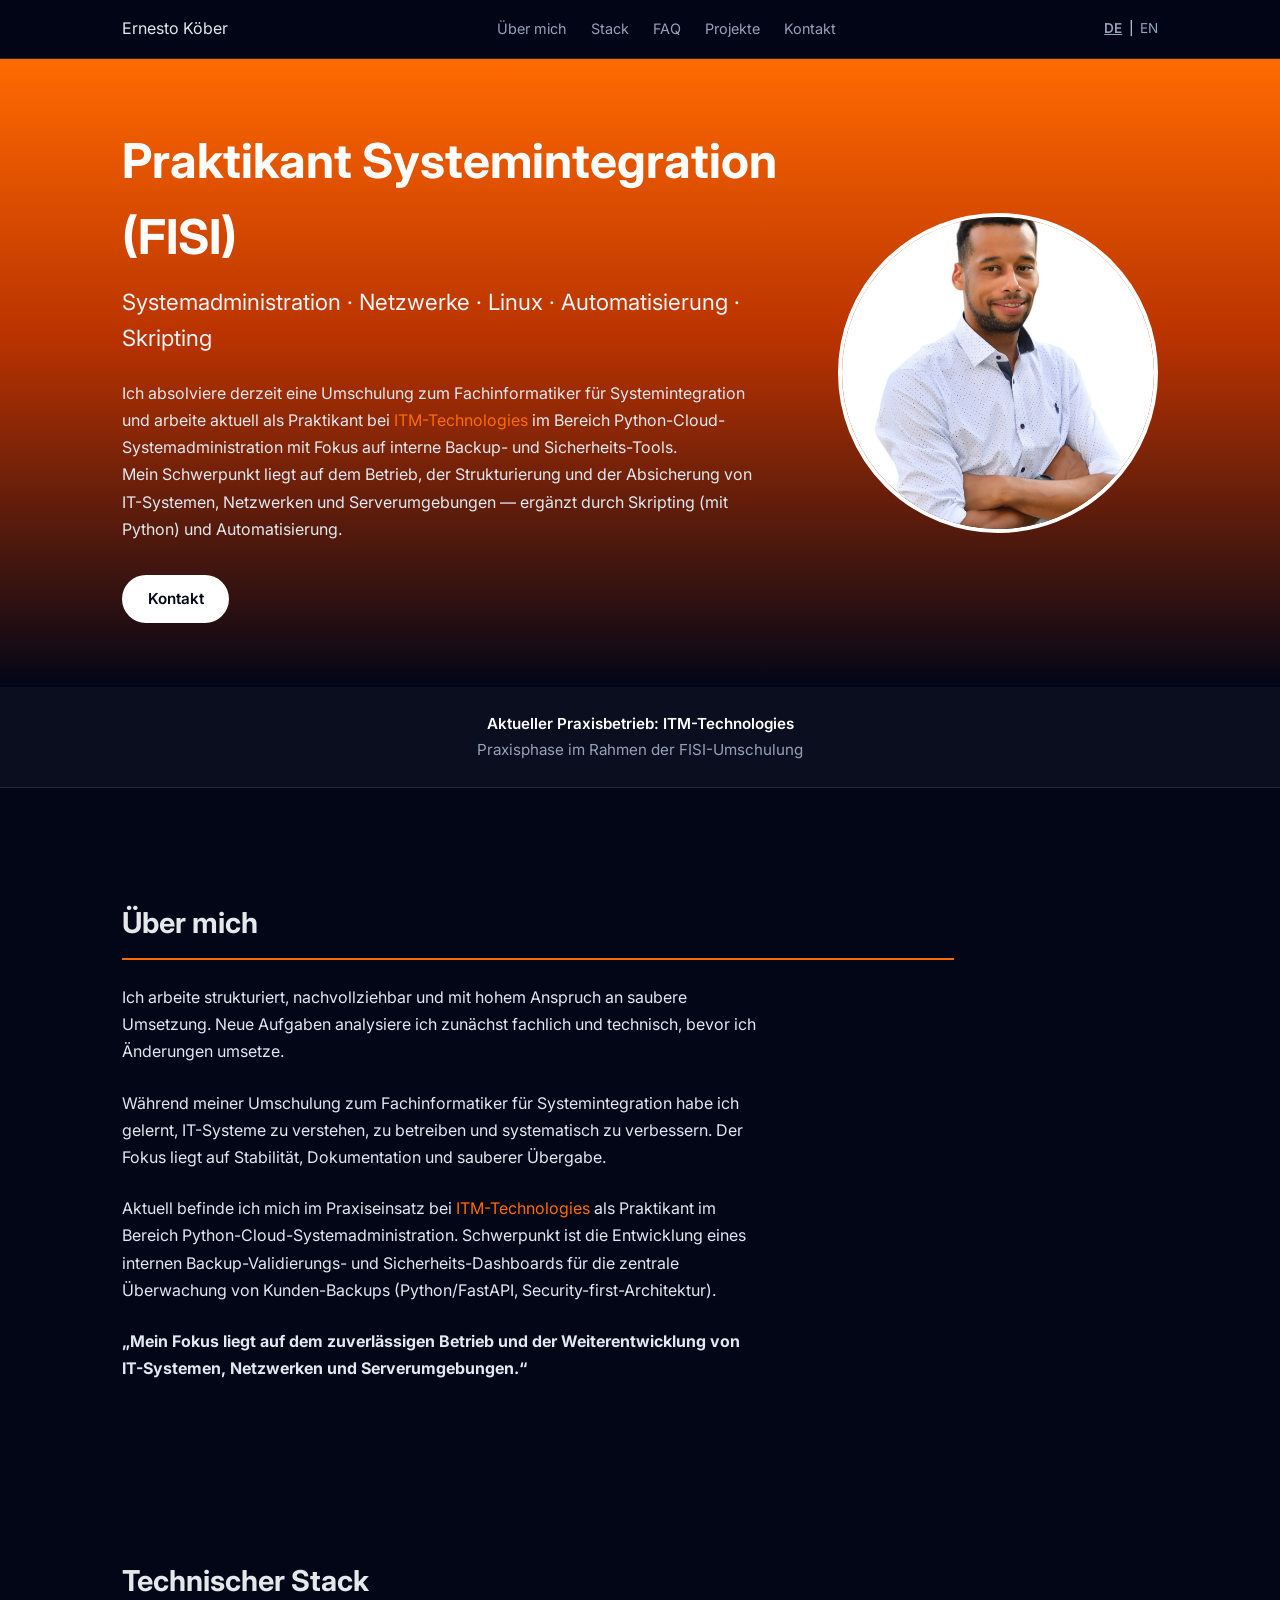
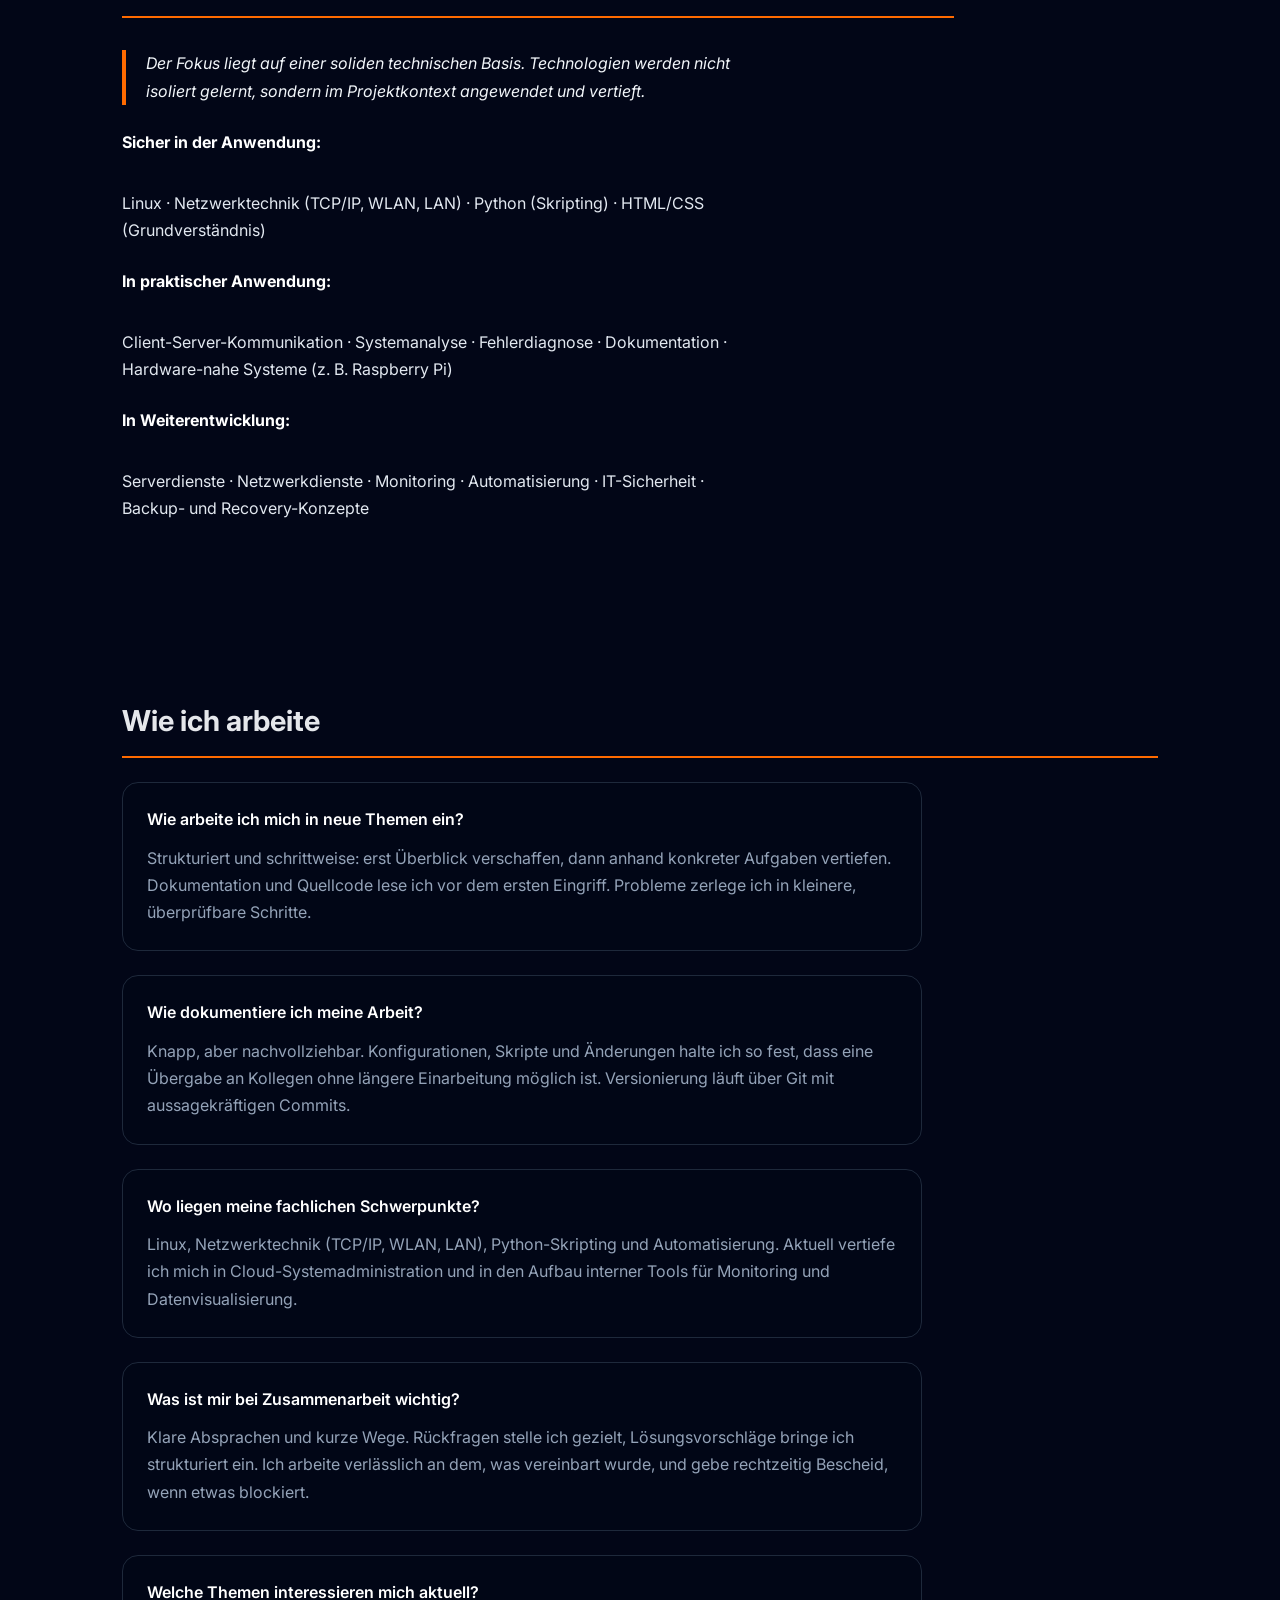
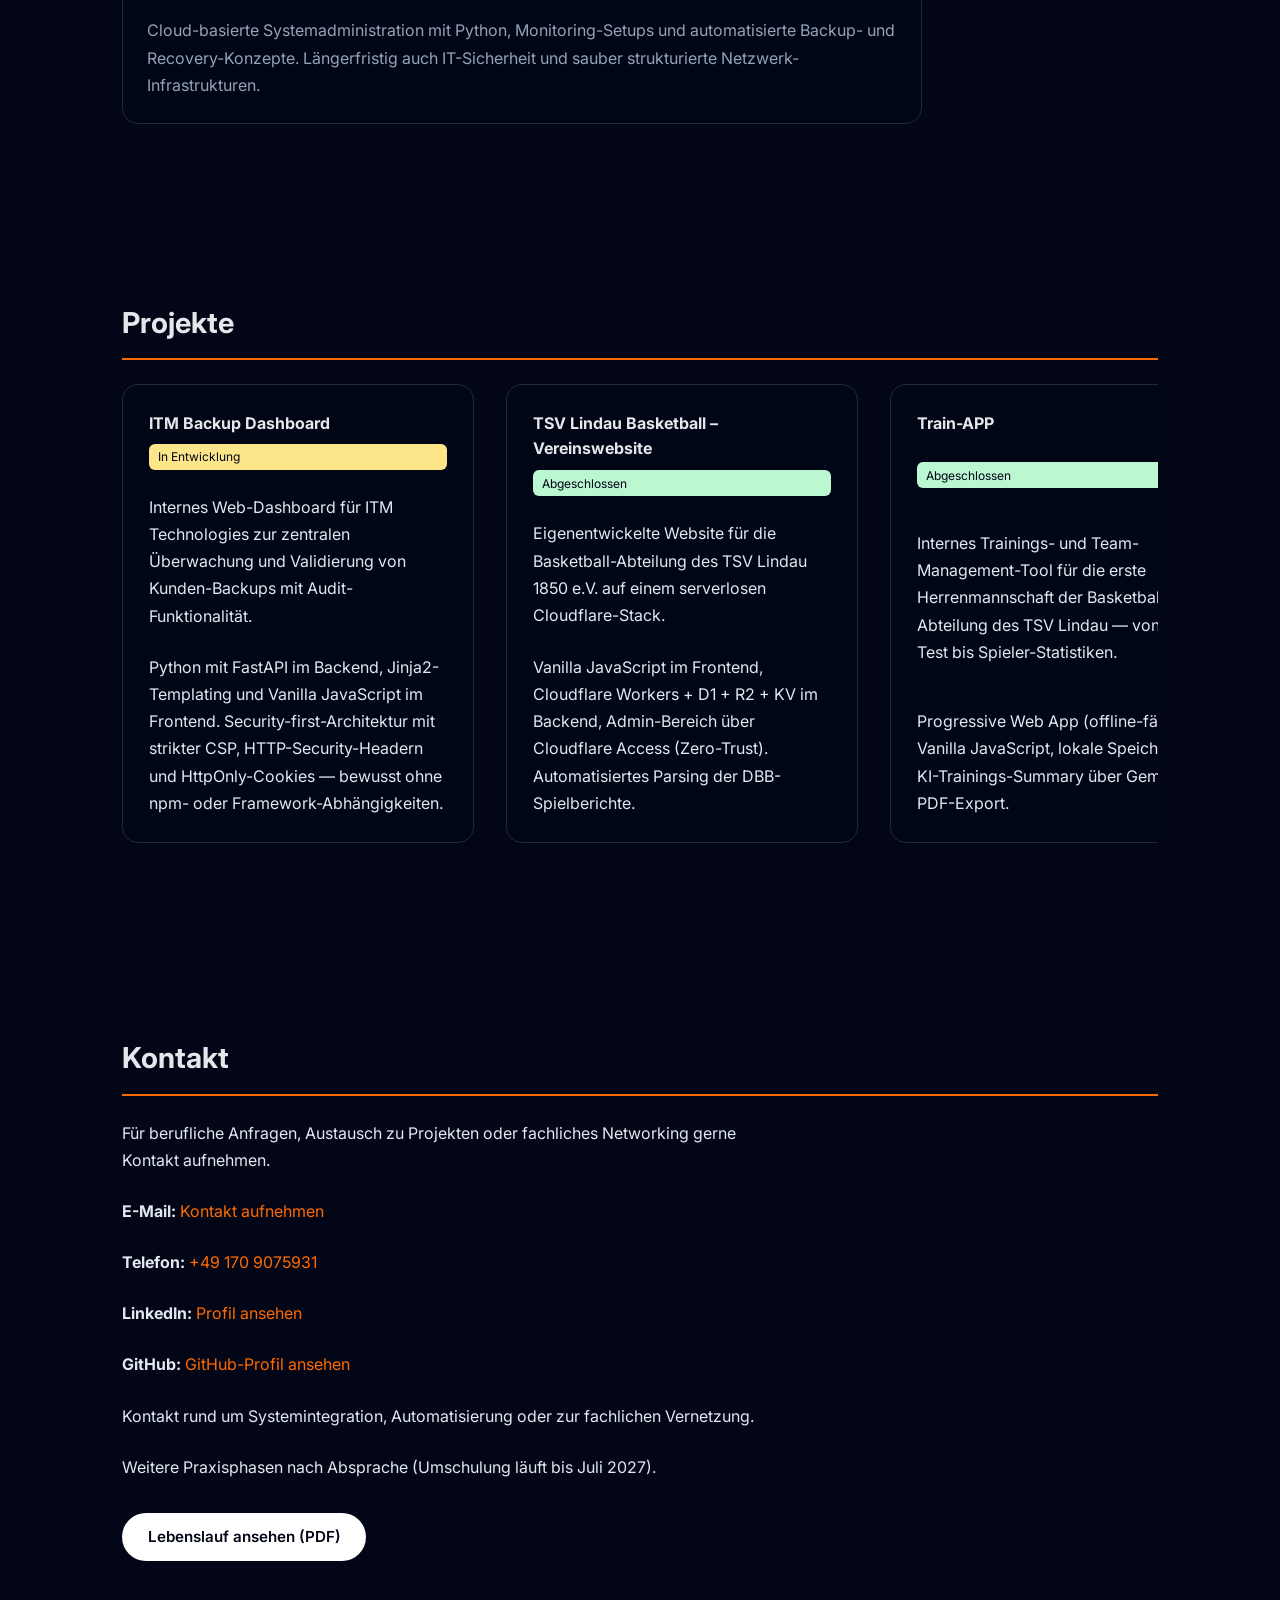
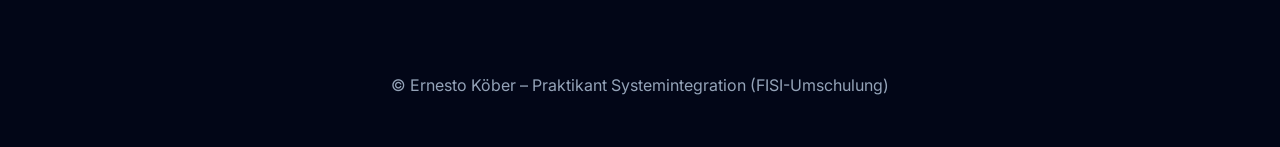
==== commit 55d6e773: "Reorder project cards by relevance and current focus Old order led with KroniqIQ (concept-only, dimm" ====
--- a/index.html
+++ b/index.html
@@ -247,48 +247,6 @@
 
                     <div class="projects-scroll">
 
-                    <div class="project-card project-disabled">
-                        <h4>KroniqIQ</h4>
-                        <span class="project-status status-concept">Idee & Konzeption</span>
-                            <p>
-                                Konzeption einer skalierbaren Mitarbeiterverwaltungsplattform mit Fokus
-                                auf Rollenmodelle, Zugriffsrechte und datenbasierte Auswertungen.
-                            </p>
-                            <p>
-                                Schwerpunkt lag auf Anforderungsanalyse, Systemstruktur und der
-                                Vorbereitung einer späteren technischen Umsetzung.
-                            </p>
-                    </div>
-
-                        <a href="vereinswebsite.html" class="project-card project-link">
-                            <h4>TSV Lindau Basketball – Vereinswebsite</h4>
-                            <span class="project-status status-done">Abgeschlossen</span>
-                            <p>
-                                Eigenentwickelte Website für die Basketball-Abteilung des
-                                TSV Lindau 1850 e.V. auf einem serverlosen Cloudflare-Stack.
-                            </p>
-                            <p>
-                                Vanilla JavaScript im Frontend, Cloudflare Workers + D1 + R2
-                                + KV im Backend, Admin-Bereich über Cloudflare Access
-                                (Zero-Trust). Automatisiertes Parsing der DBB-Spielberichte.
-                            </p>
-                        </a>
-
-                        <a href="train-app.html" class="project-card project-link">
-                            <h4>Train-APP</h4>
-                            <span class="project-status status-done">Abgeschlossen</span>
-                            <p>
-                                Internes Trainings- und Team-Management-Tool für die erste
-                                Herrenmannschaft der Basketball-Abteilung des TSV Lindau —
-                                von Beep-Test bis Spieler-Statistiken.
-                            </p>
-                            <p>
-                                Progressive Web App (offline-fähig), Vanilla JavaScript,
-                                lokale Speicherung, KI-Trainings-Summary über Gemini und
-                                PDF-Export.
-                            </p>
-                        </a>
-
                         <a href="itm-dashboard.html" class="project-card project-link">
                             <h4>ITM Backup Dashboard</h4>
                             <span class="project-status status-dev">In Entwicklung</span>
@@ -305,6 +263,77 @@
                             </p>
                         </a>
 
+                        <a href="vereinswebsite.html" class="project-card project-link">
+                            <h4>TSV Lindau Basketball – Vereinswebsite</h4>
+                            <span class="project-status status-done">Abgeschlossen</span>
+                            <p>
+                                Eigenentwickelte Website für die Basketball-Abteilung des
+                                TSV Lindau 1850 e.V. auf einem serverlosen Cloudflare-Stack.
+                            </p>
+                            <p>
+                                Vanilla JavaScript im Frontend, Cloudflare Workers + D1 + R2
+                                + KV im Backend, Admin-Bereich über Cloudflare Access
+                                (Zero-Trust). Automatisiertes Parsing der DBB-Spielberichte.
+                            </p>
+                        </a>
+
+                        <a href="train-app.html" class="project-card project-link">
+                            <h4>Train-APP</h4>
+                            <span class="project-status status-done">Abgeschlossen</span>
+                            <p>
+                                Internes Trainings- und Team-Management-Tool für die erste
+                                Herrenmannschaft der Basketball-Abteilung des TSV Lindau —
+                                von Beep-Test bis Spieler-Statistiken.
+                            </p>
+                            <p>
+                                Progressive Web App (offline-fähig), Vanilla JavaScript,
+                                lokale Speicherung, KI-Trainings-Summary über Gemini und
+                                PDF-Export.
+                            </p>
+                        </a>
+
+                        <a href="studio02.html" class="project-card project-link">
+                            <h4>Studio02 – Praktikum</h4>
+                            <span class="project-status status-done">Abgeschlossen</span>
+                            <p>
+                                Praktikum im Bereich Softwareentwicklung mit Fokus auf Python und
+                                Client-Server-Kommunikation.
+                            </p>
+                            <p>
+                                Bluetooth-basierte Client-Server-Kommunikation zwischen App und Raspberry
+                                mit Fokus auf Netzwerkverbindungen, Systemkonfiguration und stabiler
+                                Datenübertragung.
+                            </p>
+                        </a>
+
+                        <a href="https://www.thaihouse-restaurant.com/" target="_blank" rel="noopener" class="project-card project-link">
+                            <h4>Thai House Lindau</h4>
+                            <span class="project-status status-done">Live</span>
+                            <p>
+                                Überarbeitung der bestehenden Webseite des Thai House
+                                Restaurants in Lindau auf Basis eines Wix-Templates.
+                            </p>
+                            <p>
+                                Schwerpunkt auf klarer Informationsstruktur, modernem
+                                Layout und besserer Darstellung von Speisekarte und
+                                Kontaktinformationen.
+                            </p>
+                        </a>
+
+                        <div class="project-card project-disabled">
+                            <h4>KroniqIQ</h4>
+                            <span class="project-status status-concept">Idee & Konzeption</span>
+                            <p>
+                                Konzeption einer skalierbaren Mitarbeiterverwaltungsplattform
+                                mit Fokus auf Rollenmodelle, Zugriffsrechte und datenbasierte
+                                Auswertungen.
+                            </p>
+                            <p>
+                                Schwerpunkt lag auf Anforderungsanalyse, Systemstruktur und
+                                der Vorbereitung einer späteren technischen Umsetzung.
+                            </p>
+                        </div>
+
                         <div class="project-card project-disabled">
                             <h4>Landingpage Getränke Haußmann</h4>
                             <span class="project-status status-concept">Konzept</span>
@@ -318,34 +347,6 @@
                                 JavaScript als Vorlage für eine spätere Produktivversion.
                             </p>
                         </div>
-
-                        <a href="https://www.thaihouse-restaurant.com/" target="_blank" rel="noopener" class="project-card project-link">
-                            <h4>Thai House Lindau</h4>
-                            <span class="project-status status-done">Live</span>
-                            <p>
-                                Überarbeitung der bestehenden Webseite des Thai House
-                                Restaurants in Lindau auf Basis eines Wix-Templates.
-                            </p>
-                            <p>
-                                Schwerpunkt auf klarer Informationsstruktur, modernem
-                                Layout und besserer Darstellung von Speisekarte und
-                                Kontaktinformationen.
-                            </p>
-                        </a>
-
-                        <a href="studio02.html" class="project-card project-link">
-                            <h4>Studio02 – Praktikum</h4>
-                            <span class="project-status status-done">Abgeschlossen</span>
-                            <p>
-                                Praktikum im Bereich Softwareentwicklung mit Fokus auf Python und
-                                Client-Server-Kommunikation.
-                            </p>
-                            <p>
-                                Bluetooth-basierte Client-Server-Kommunikation zwischen App und Raspberry
-                                mit Fokus auf Netzwerkverbindungen, Systemkonfiguration und stabiler
-                                Datenübertragung.
-                            </p>
-                        </a>
 
                     </div>
                 </div>
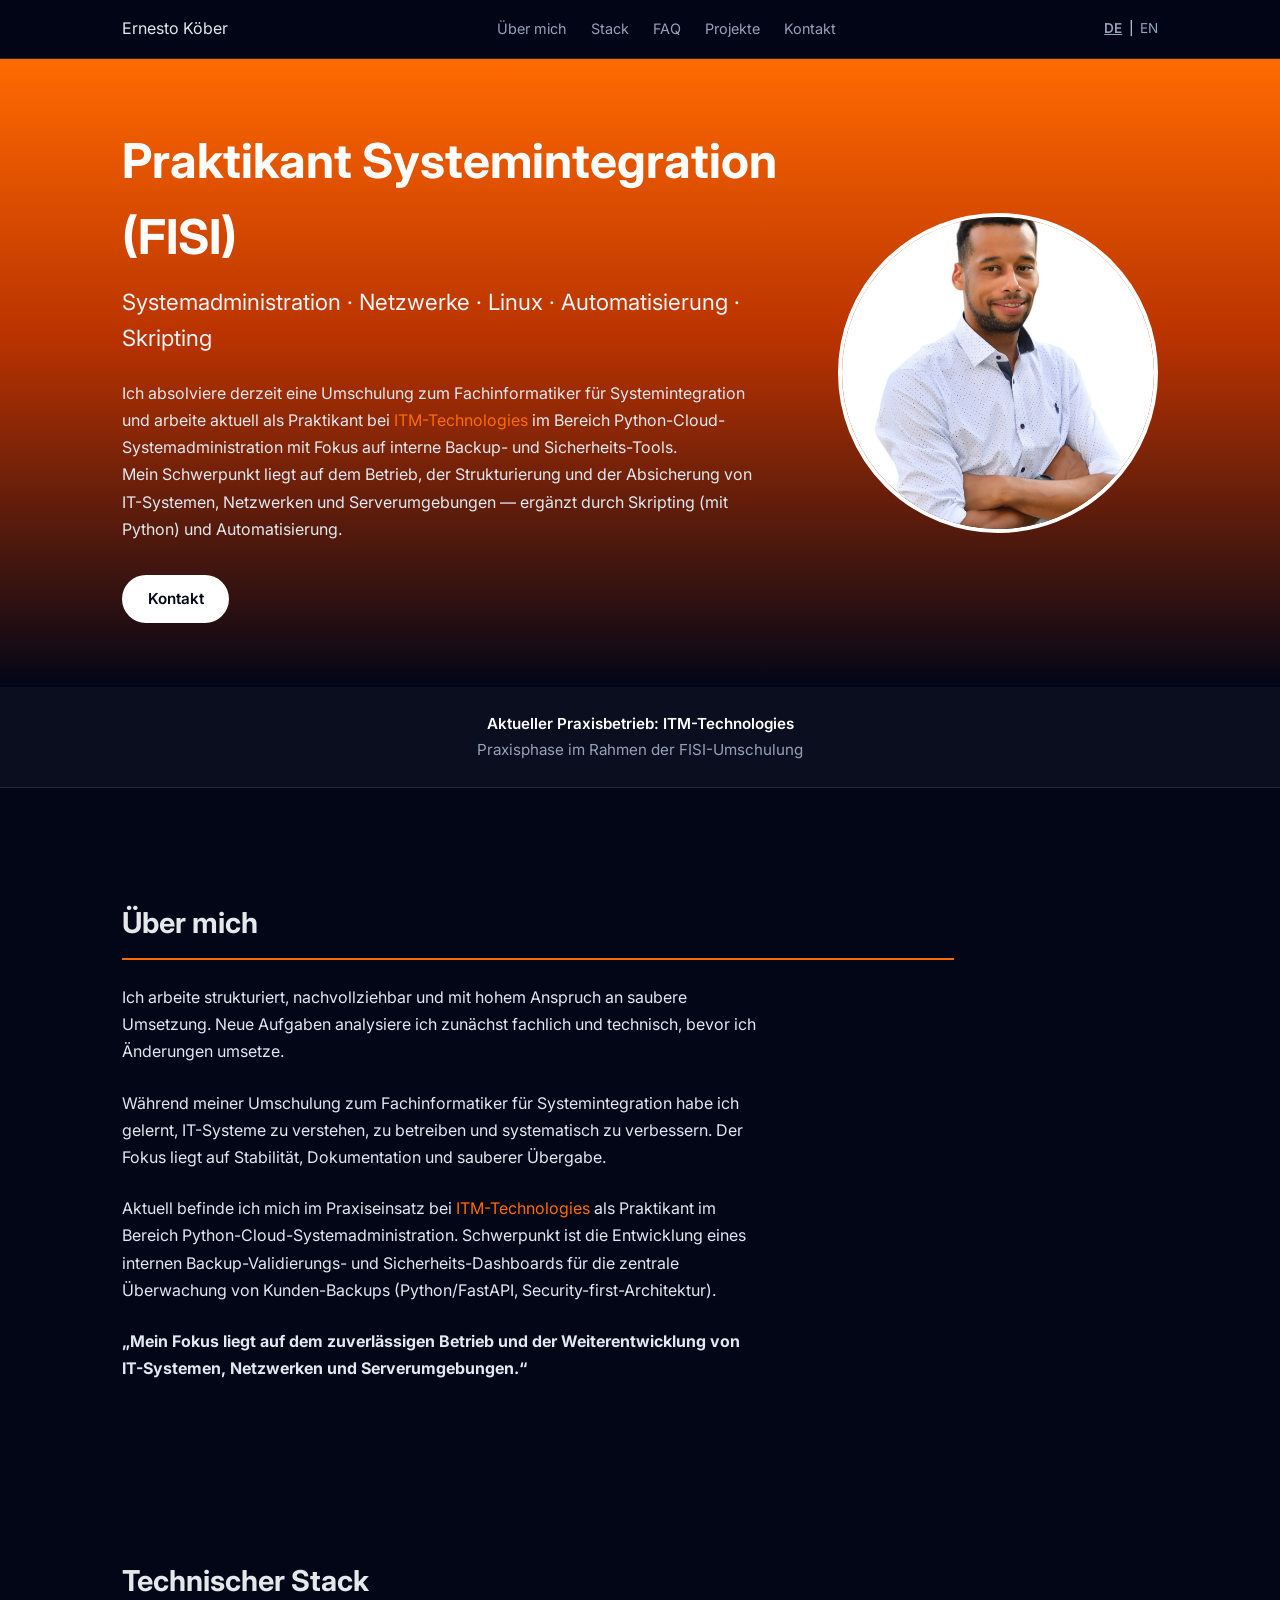
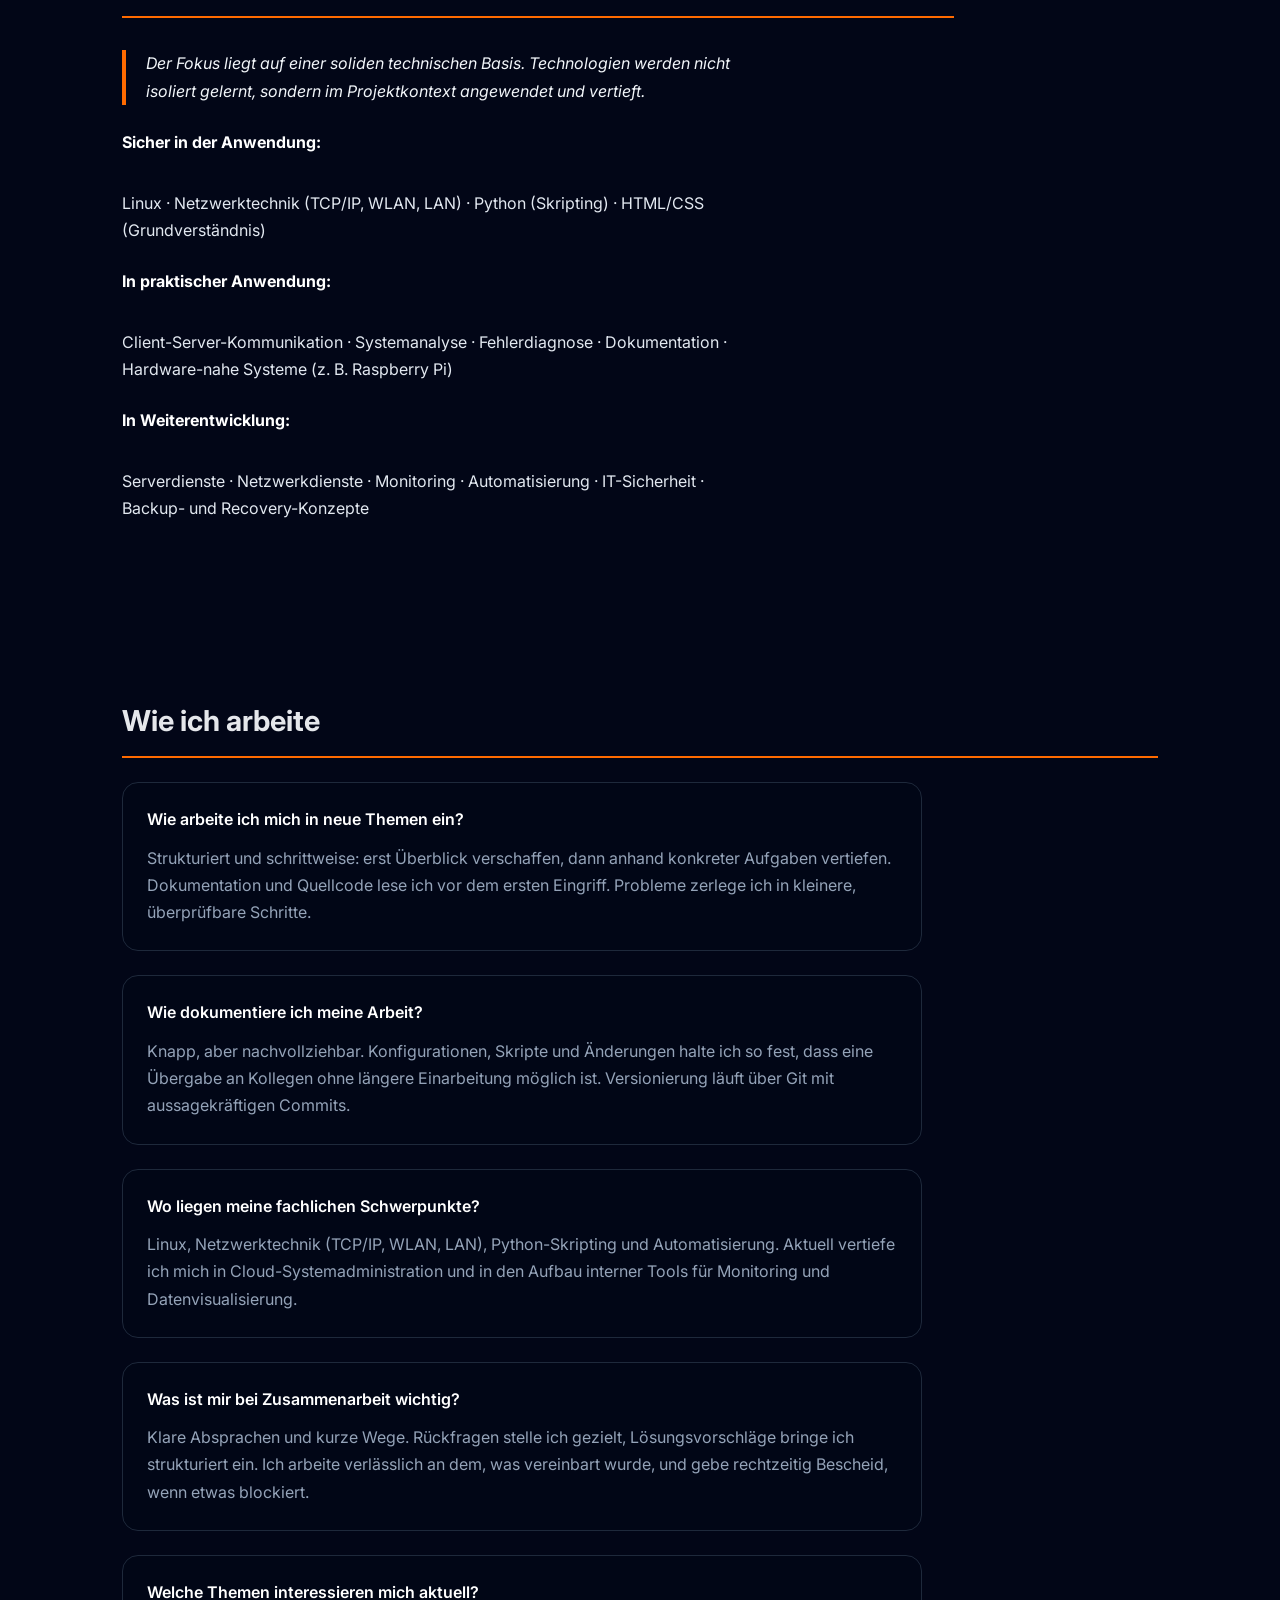
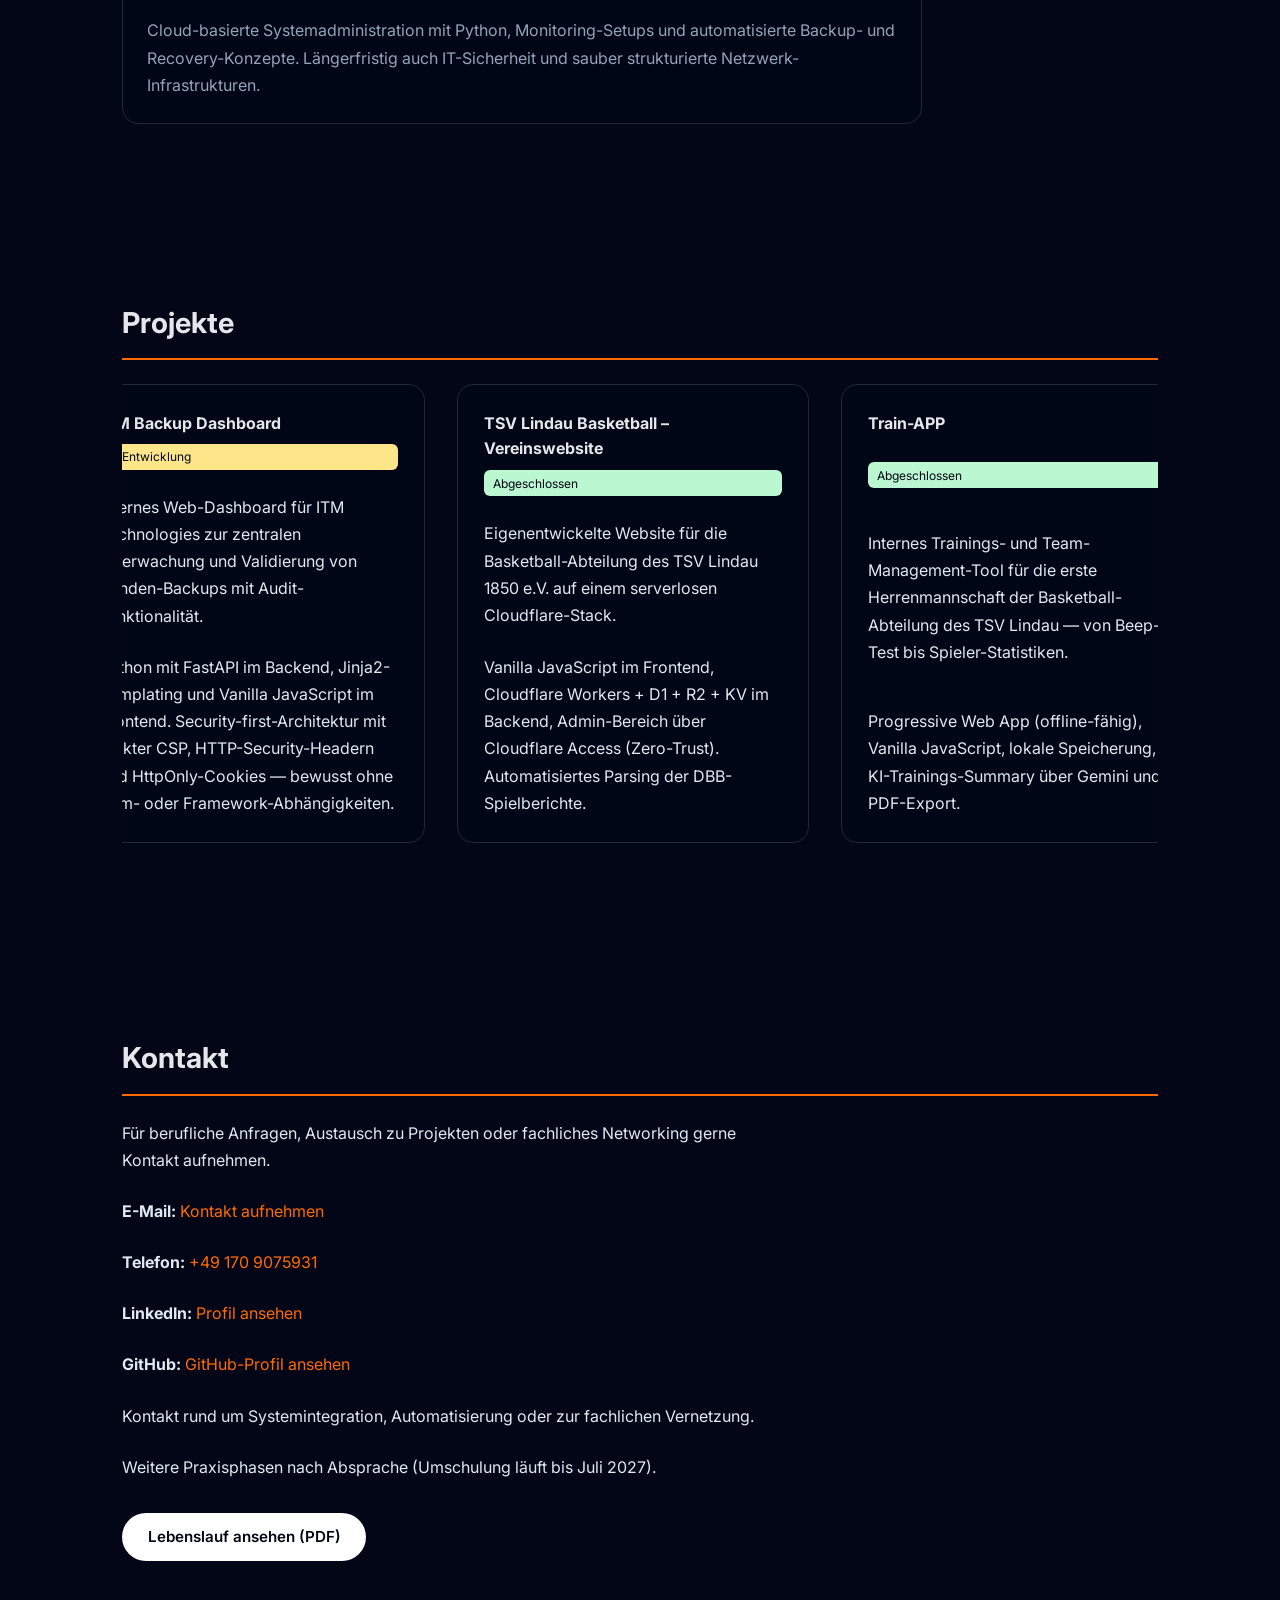
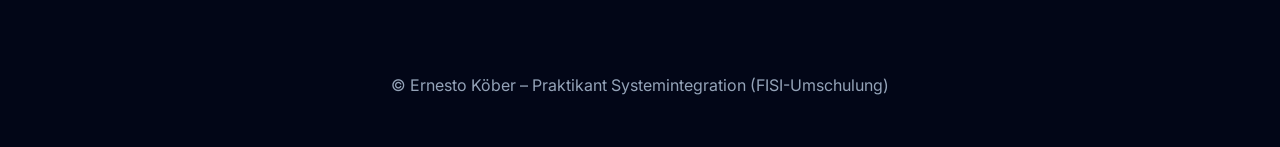
==== commit cfe3e7fb: "Add PaarKurs project card Private finance-management app for couples (React 18 / TypeScript / Vite /" ====
--- a/index.html
+++ b/index.html
@@ -292,6 +292,23 @@
                             </p>
                         </a>
 
+                        <div class="project-card">
+                            <h4>PaarKurs</h4>
+                            <span class="project-status status-done">Abgeschlossen</span>
+                            <p>
+                                Privat genutzte Finanz-Management-App für Paare zur
+                                gemeinsamen Erfassung von Ausgaben, Belegen und
+                                Sparpotentialen.
+                            </p>
+                            <p>
+                                React 18 + TypeScript + Vite + Tailwind im Frontend
+                                (Cloudflare Pages), FastAPI mit async SQLAlchemy im
+                                Backend (Railway) auf PostgreSQL und Redis. KI-basierter
+                                Beleg-Scan über Gemini Vision mit Tesseract-Fallback,
+                                Offline-Modus via IndexedDB.
+                            </p>
+                        </div>
+
                         <a href="studio02.html" class="project-card project-link">
                             <h4>Studio02 – Praktikum</h4>
                             <span class="project-status status-done">Abgeschlossen</span>
@@ -404,6 +421,7 @@
         </footer>
 
         <script src="drag-scroll.js"></script>
+        <script src="auto-slide.js"></script>
         <script src="mobile-nav.js"></script>
     </body>
 </html>
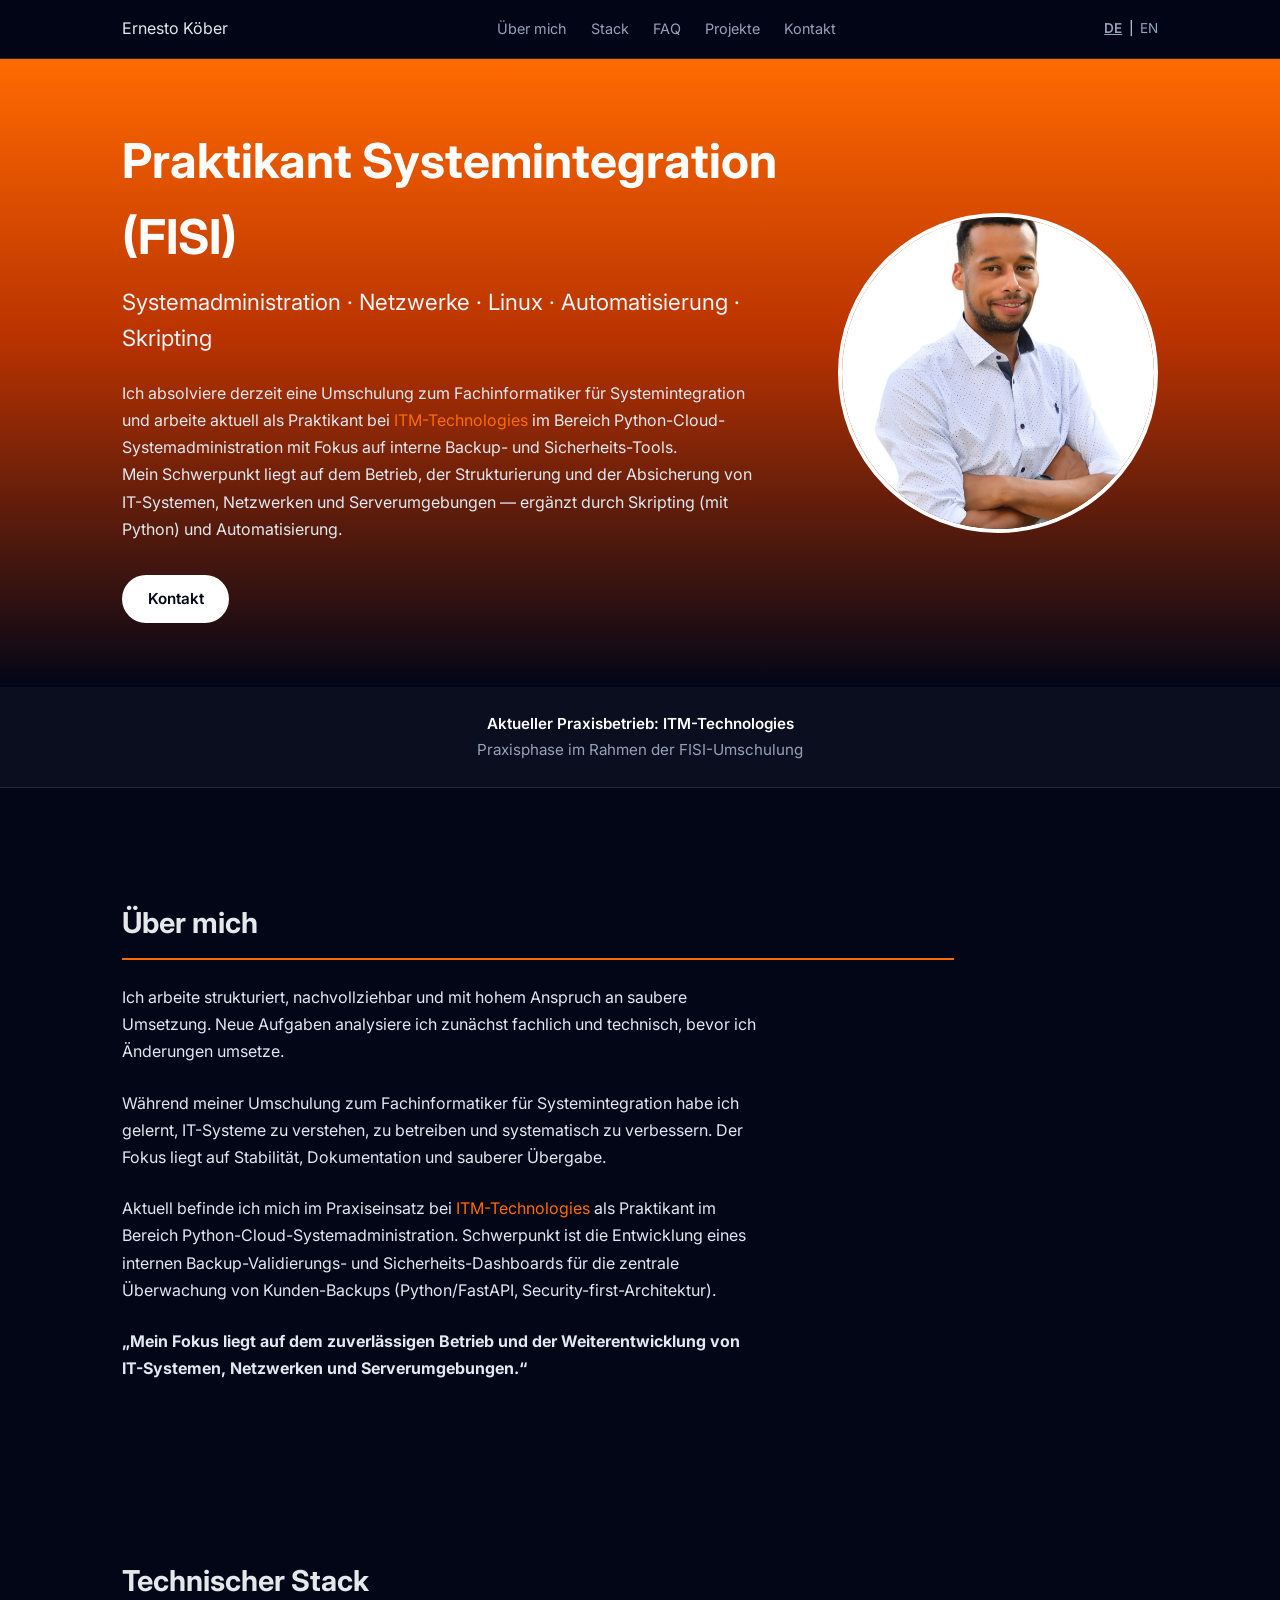
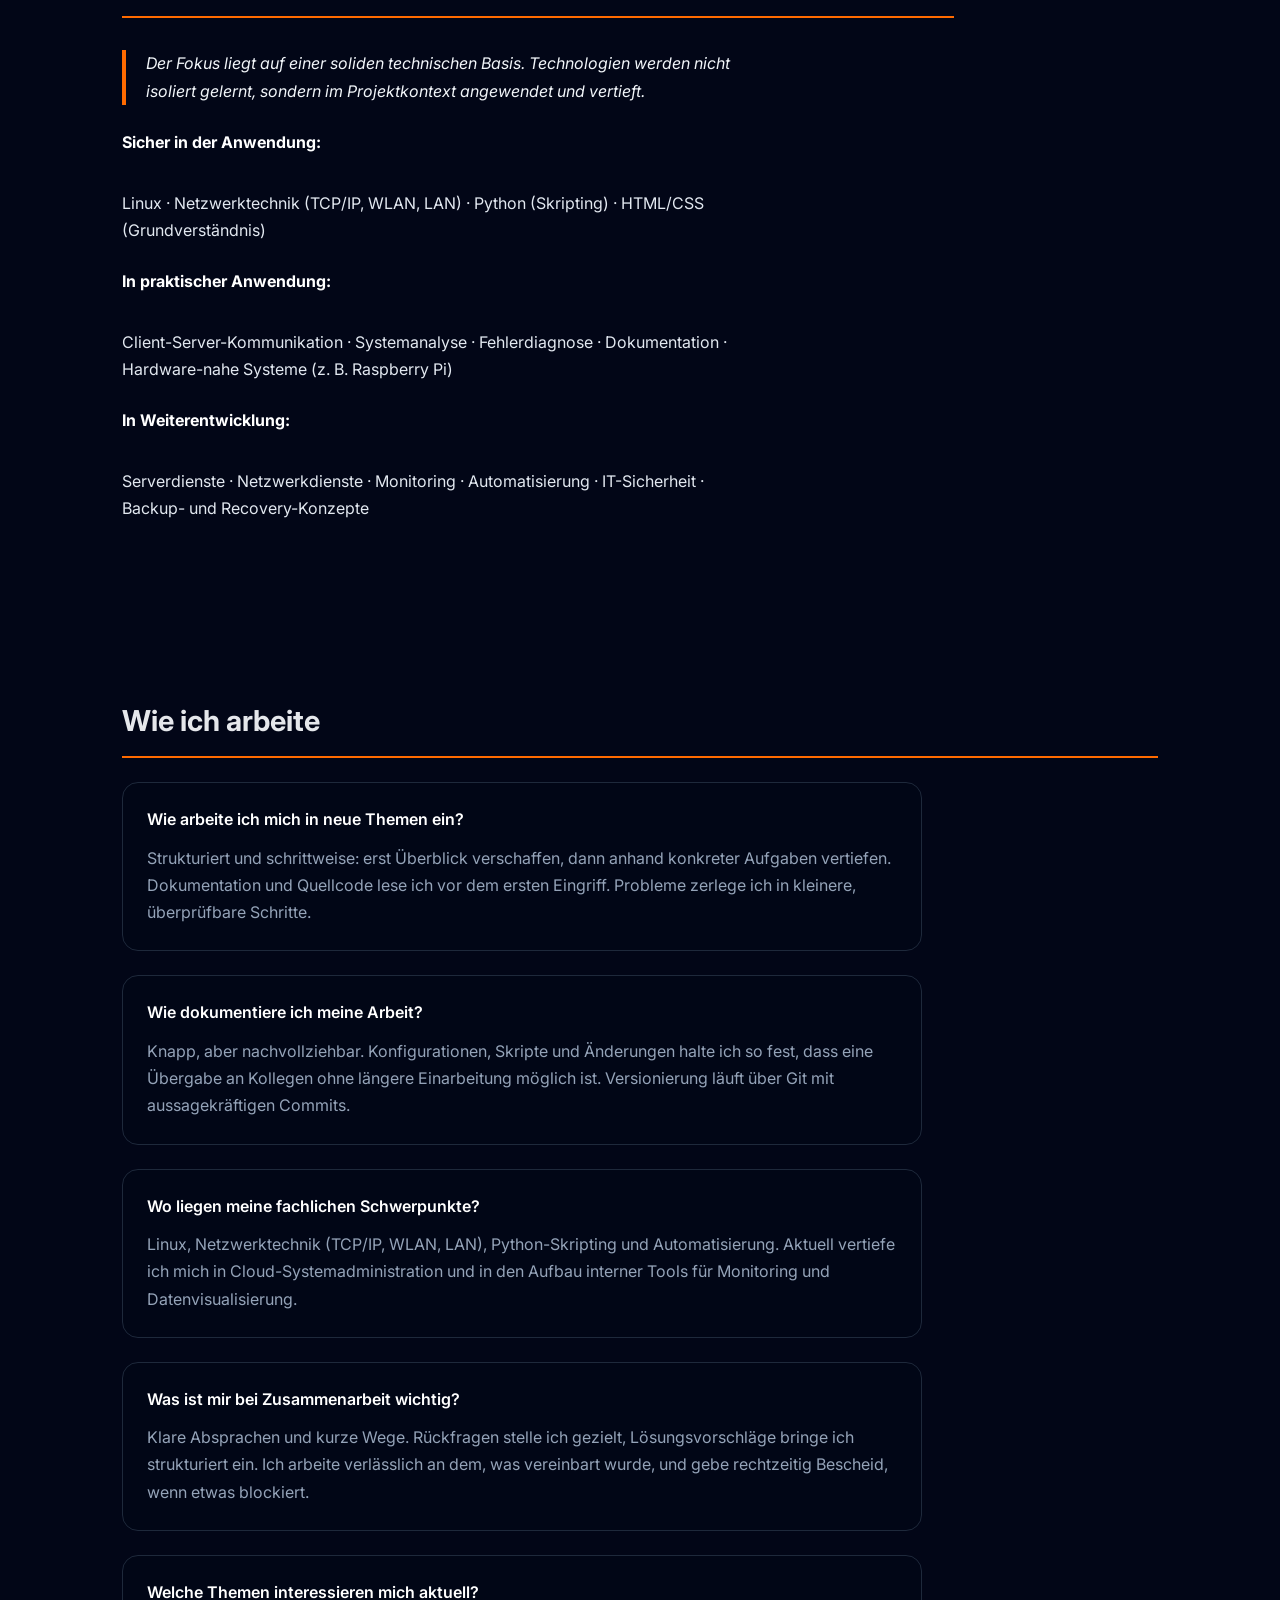
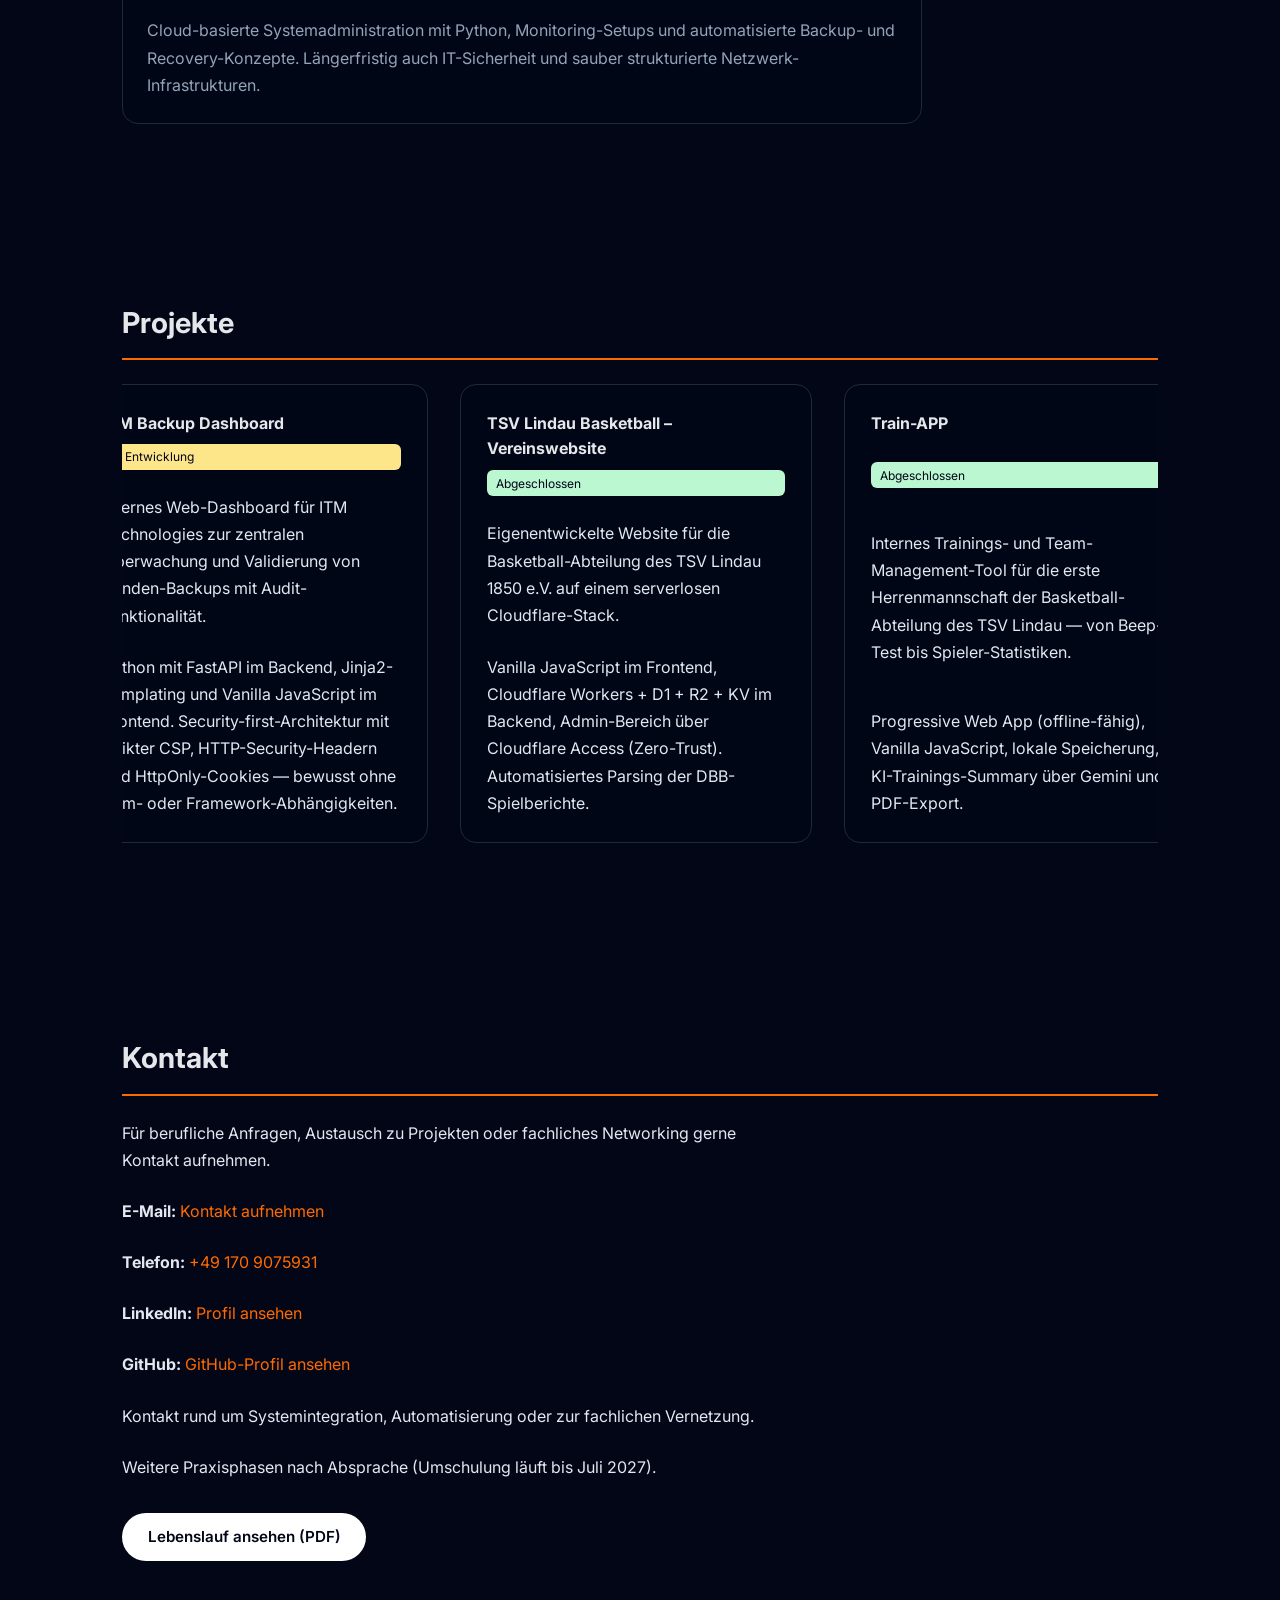
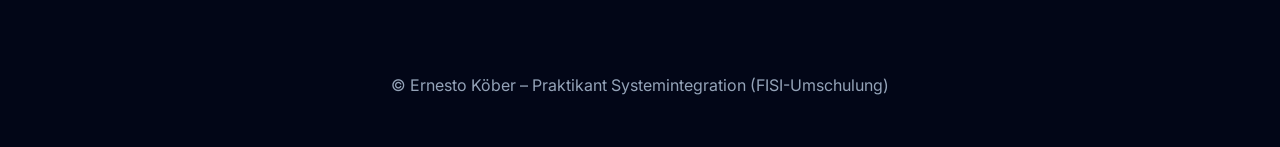
==== commit 20e72cfa: "Add PaarKurs detail page and link the card to it PaarKurs has the densest tech stack of any project " ====
--- a/index.html
+++ b/index.html
@@ -292,7 +292,7 @@
                             </p>
                         </a>
 
-                        <div class="project-card">
+                        <a href="paarkurs.html" class="project-card project-link">
                             <h4>PaarKurs</h4>
                             <span class="project-status status-done">Abgeschlossen</span>
                             <p>
@@ -307,7 +307,7 @@
                                 Beleg-Scan über Gemini Vision mit Tesseract-Fallback,
                                 Offline-Modus via IndexedDB.
                             </p>
-                        </div>
+                        </a>
 
                         <a href="studio02.html" class="project-card project-link">
                             <h4>Studio02 – Praktikum</h4>
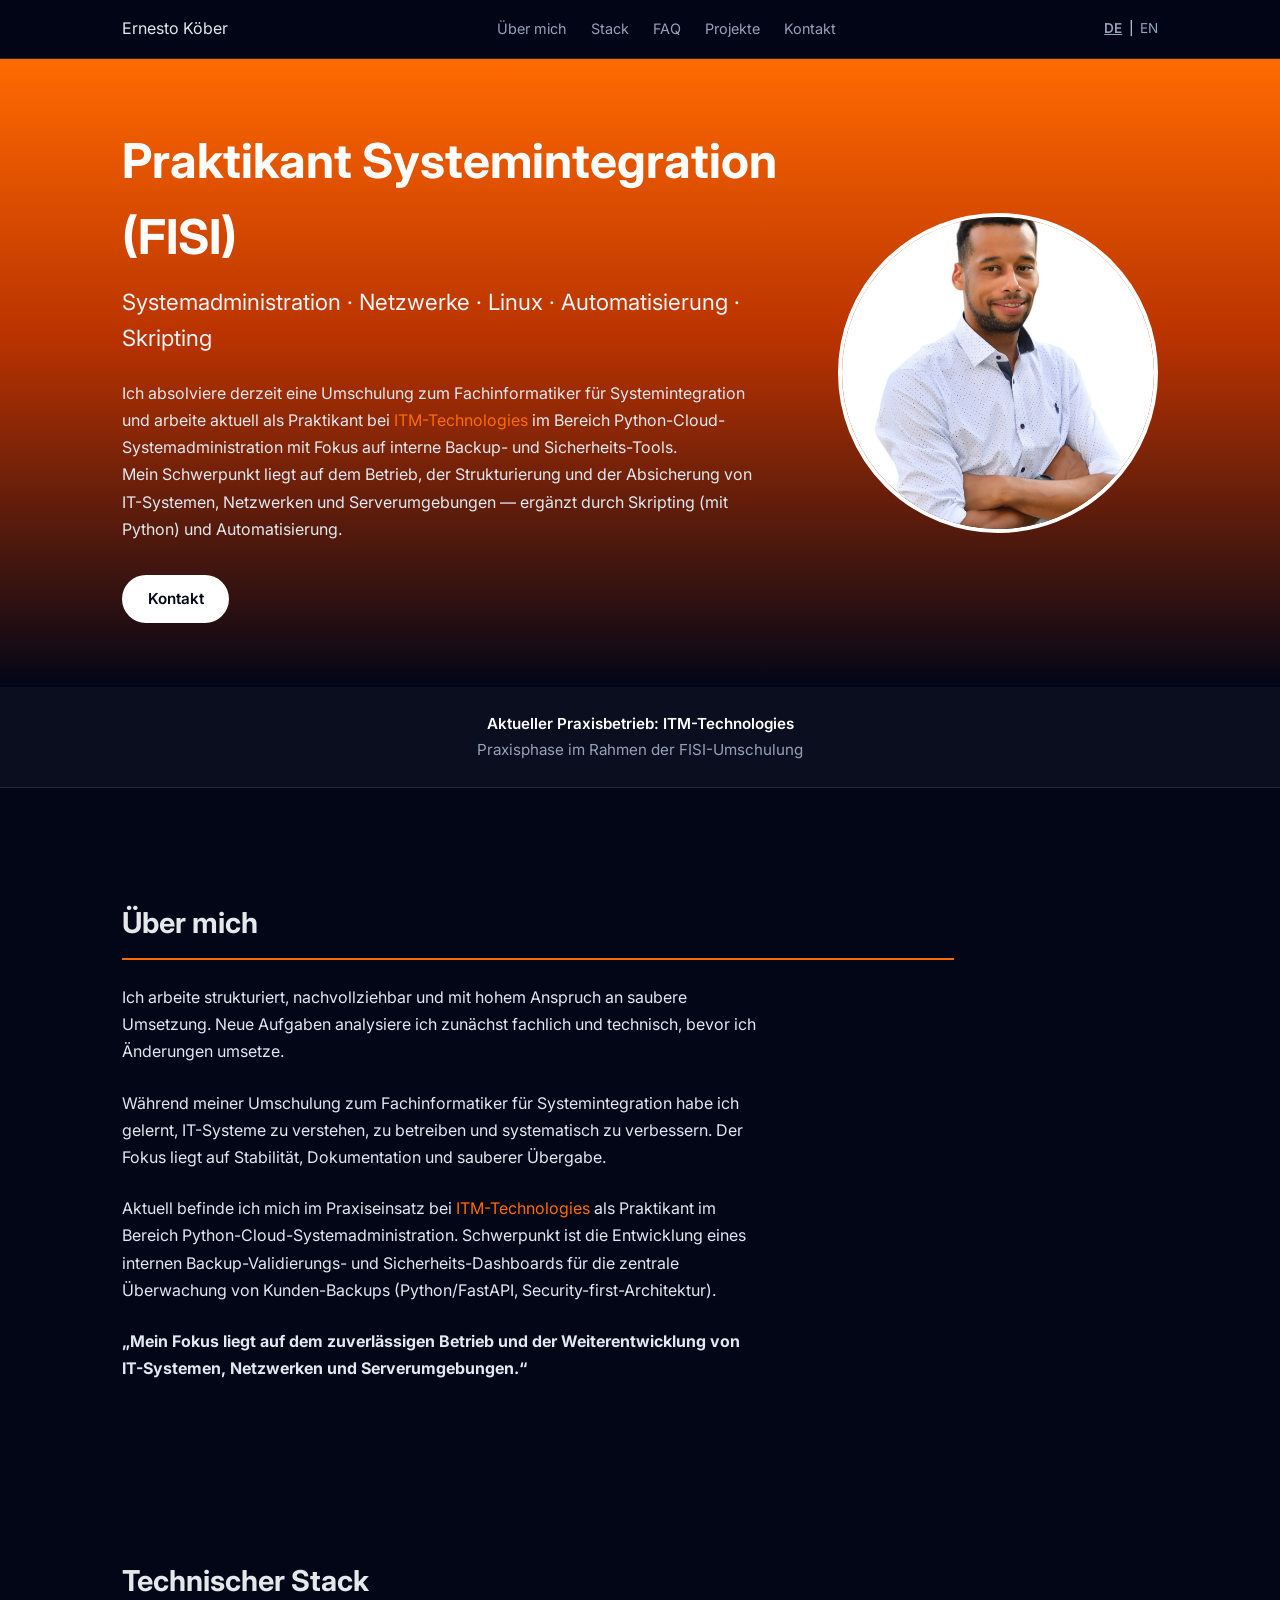
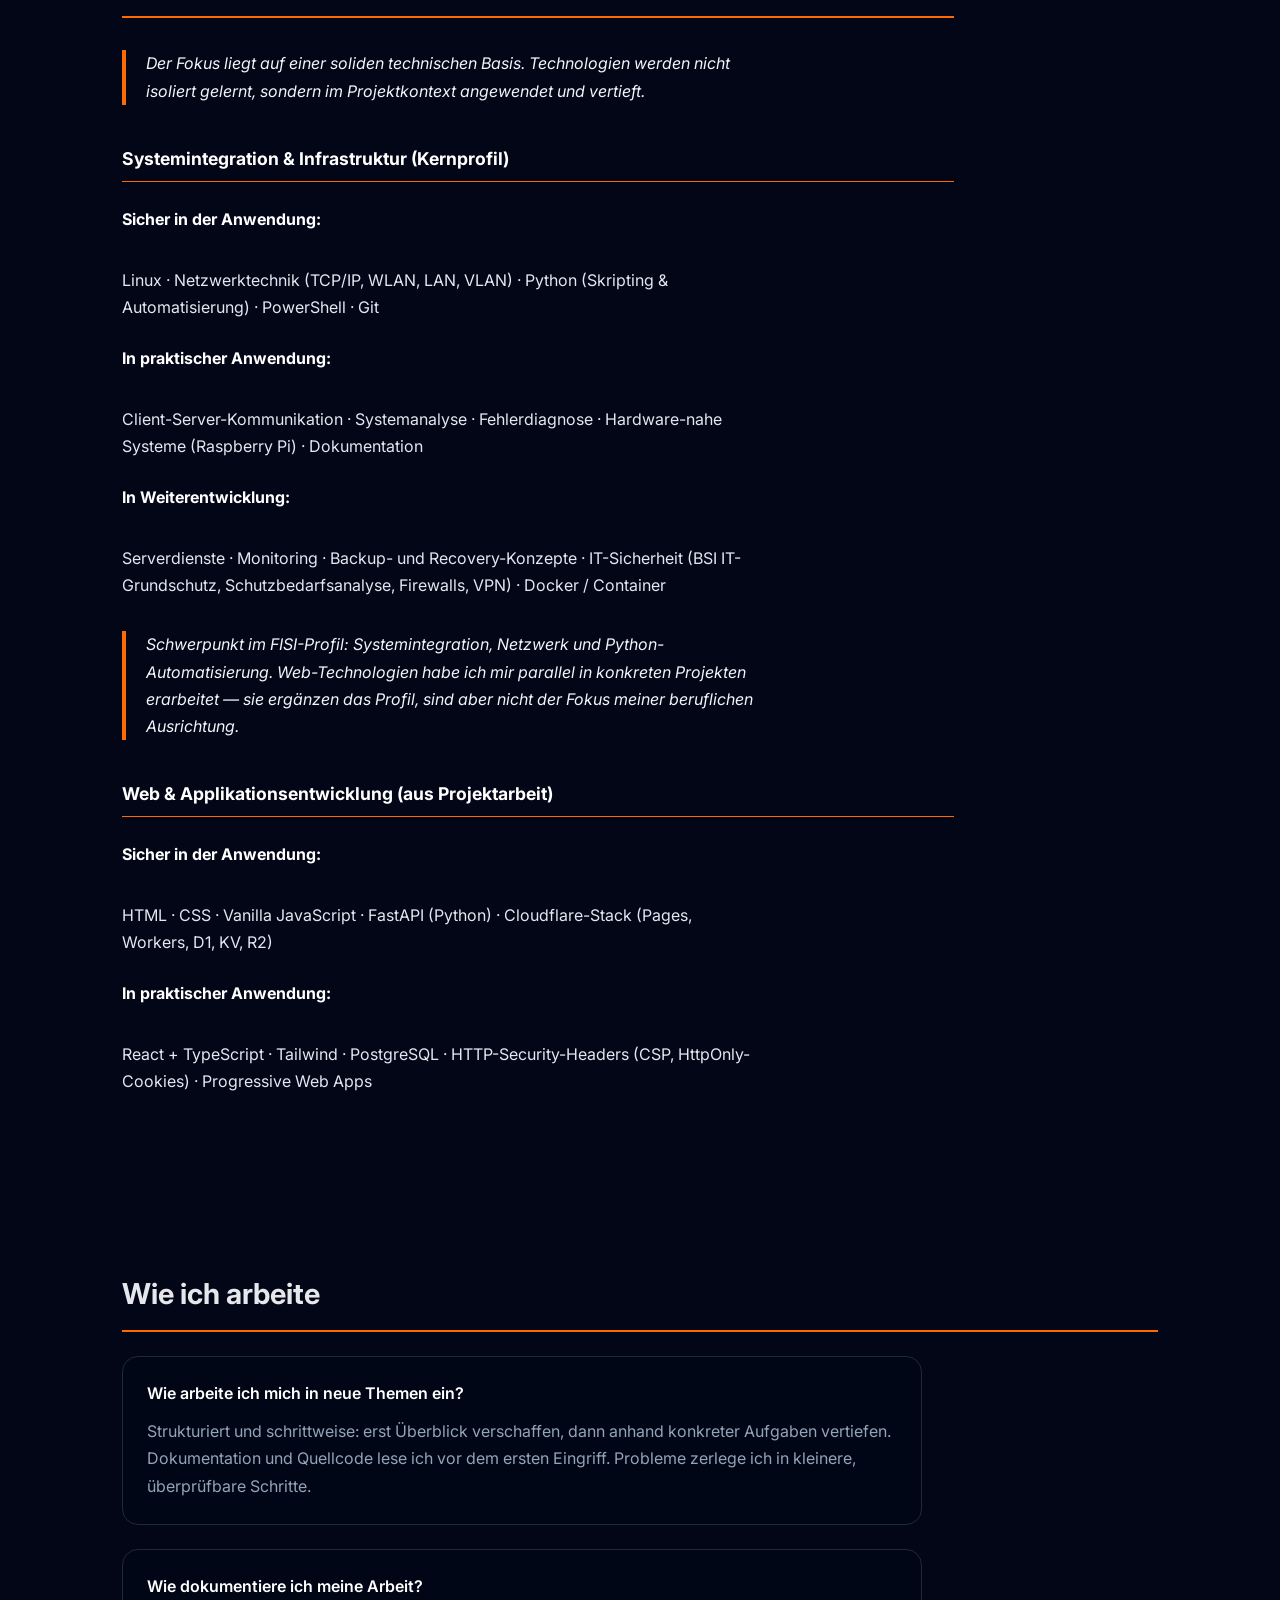
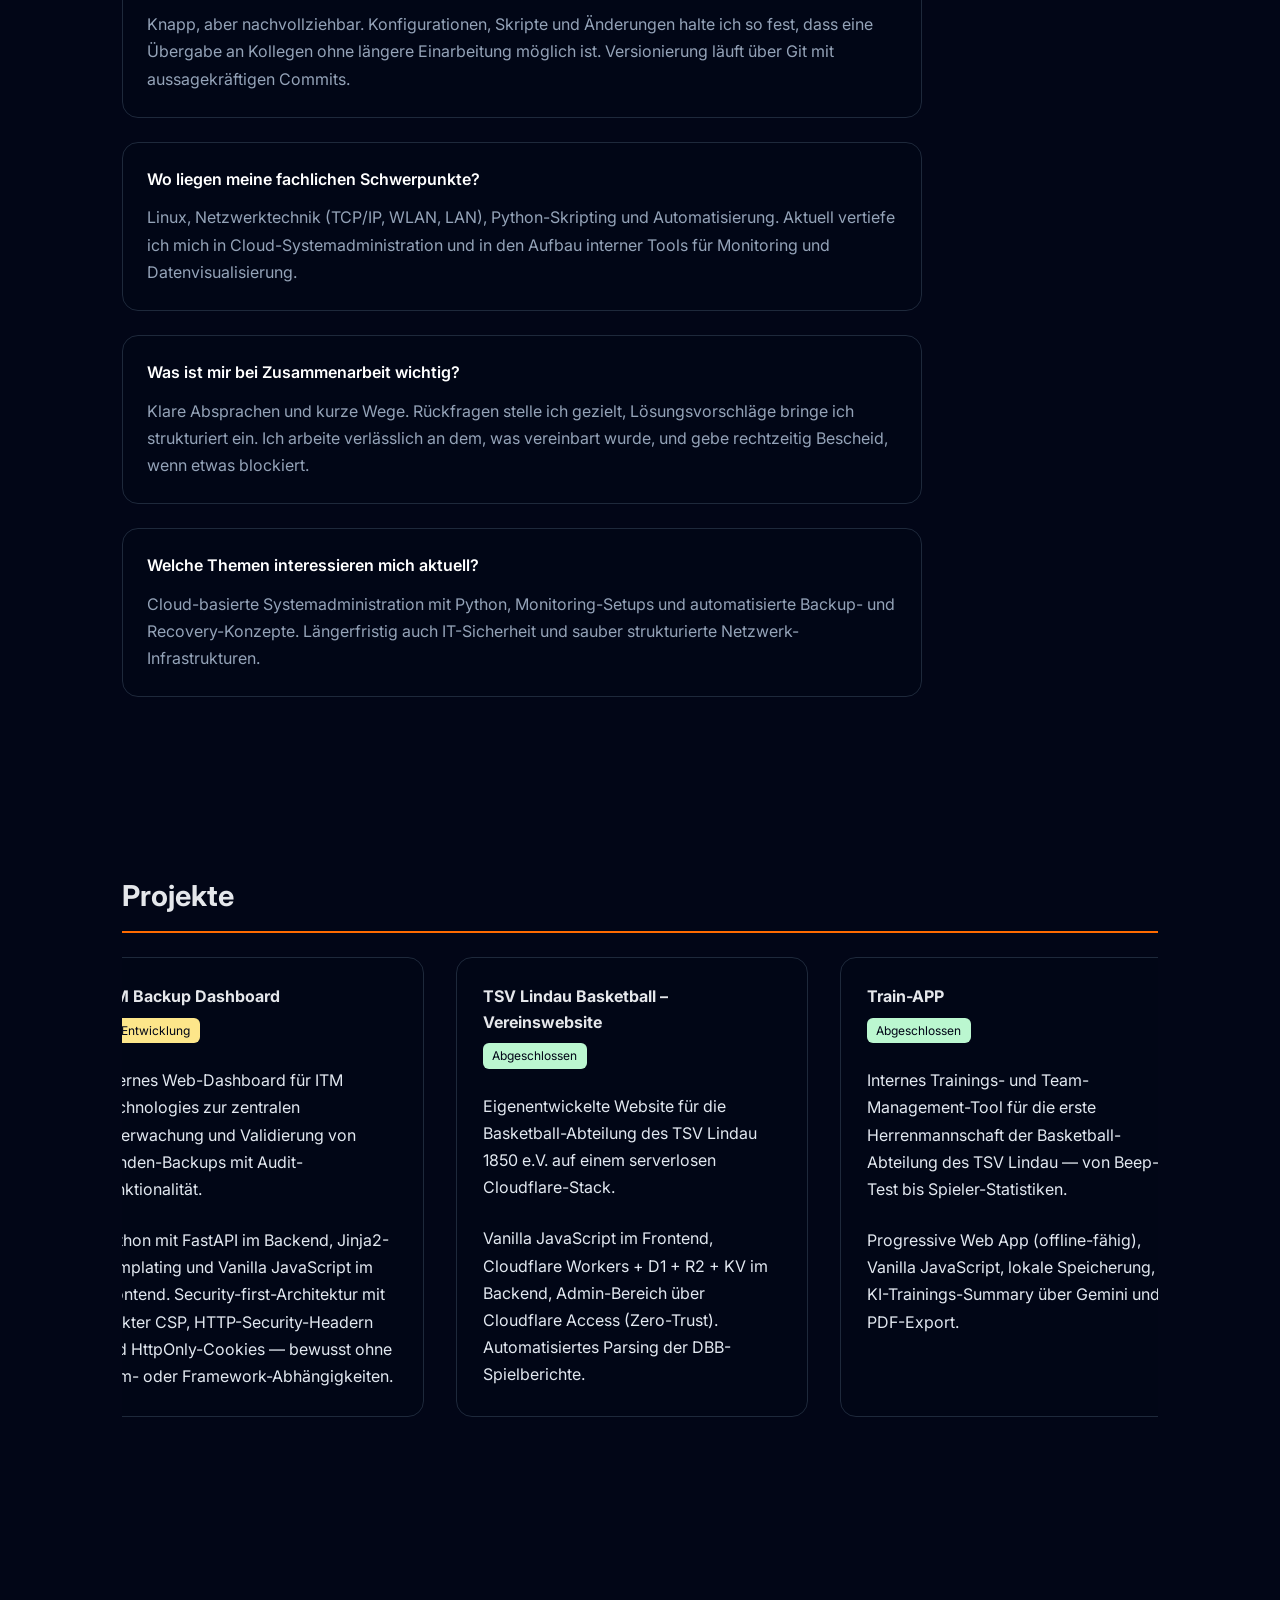
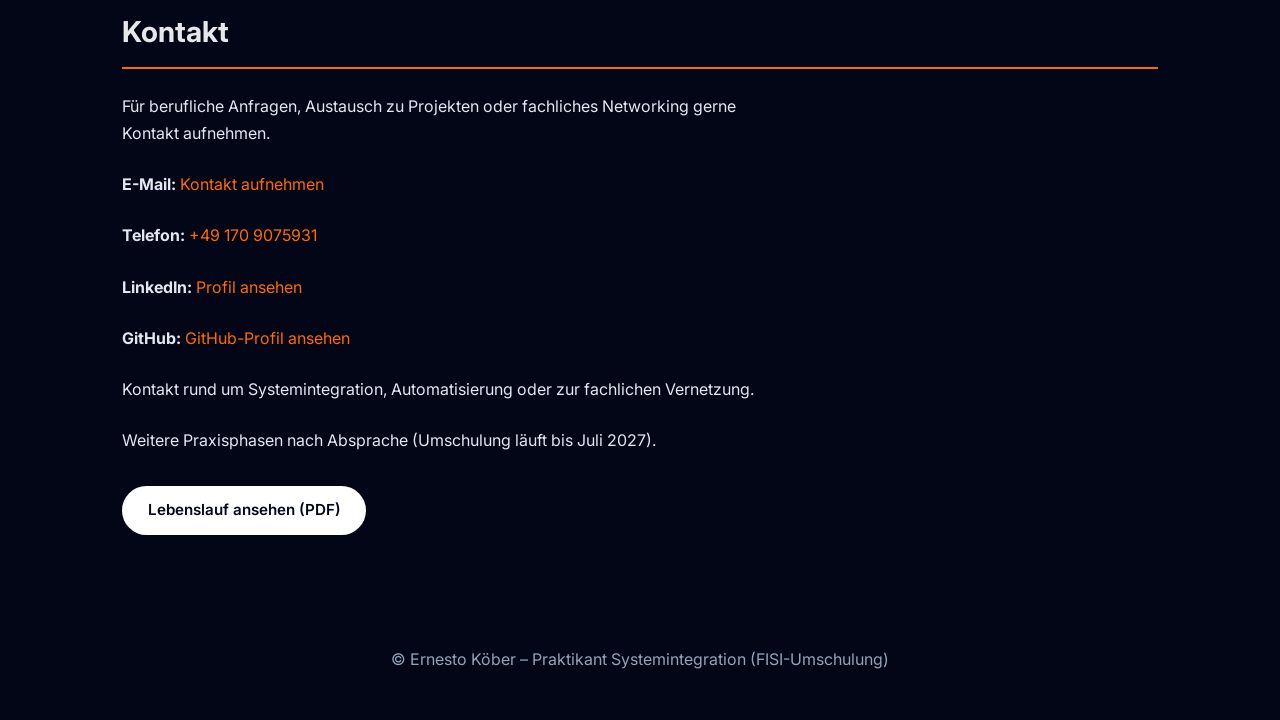
==== commit 559e9b7e: "Restructure stack section into systems-integration core + web addendum The flat 3-tier stack listing" ====
--- a/index.html
+++ b/index.html
@@ -151,29 +151,64 @@
                                 vertieft.
                             </p>
                         </div>
-                            
-                        <div class="stack-block">    
-                            <p>
-                                <strong>Sicher in der Anwendung:</strong><br />
-                                Linux · Netzwerktechnik (TCP/IP, WLAN, LAN) · Python (Skripting) ·
-                                HTML/CSS (Grundverständnis)
-                            </p>
+
+                        <div class="stack-group">
+                            <h4 class="stack-group-title">Systemintegration & Infrastruktur (Kernprofil)</h4>
+
+                            <div class="stack-block">
+                                <p>
+                                    <strong>Sicher in der Anwendung:</strong><br />
+                                    Linux · Netzwerktechnik (TCP/IP, WLAN, LAN, VLAN) ·
+                                    Python (Skripting & Automatisierung) · PowerShell · Git
+                                </p>
+                            </div>
+
+                            <div class="stack-block">
+                                <p>
+                                    <strong>In praktischer Anwendung:</strong><br />
+                                    Client-Server-Kommunikation · Systemanalyse · Fehlerdiagnose ·
+                                    Hardware-nahe Systeme (Raspberry Pi) · Dokumentation
+                                </p>
+                            </div>
+
+                            <div class="stack-block">
+                                <p>
+                                    <strong>In Weiterentwicklung:</strong><br />
+                                    Serverdienste · Monitoring · Backup- und Recovery-Konzepte ·
+                                    IT-Sicherheit (BSI IT-Grundschutz, Schutzbedarfsanalyse,
+                                    Firewalls, VPN) · Docker / Container
+                                </p>
+                            </div>
                         </div>
 
                         <div class="stack-block">
-                            <p>
-                                <strong>In praktischer Anwendung:</strong><br />
-                                Client-Server-Kommunikation · Systemanalyse · Fehlerdiagnose ·
-                                Dokumentation · Hardware-nahe Systeme (z. B. Raspberry Pi)
-                            </p>
-                        </div>
-
-                        <div class="stack-block">
-                            <p>
-                                <strong>In Weiterentwicklung:</strong><br />
-                                Serverdienste · Netzwerkdienste · Monitoring · Automatisierung ·
-                                IT-Sicherheit · Backup- und Recovery-Konzepte
-                            </p>
+                            <p class="highlight-quote">
+                                Schwerpunkt im FISI-Profil: Systemintegration, Netzwerk und
+                                Python-Automatisierung. Web-Technologien habe ich mir parallel in
+                                konkreten Projekten erarbeitet — sie ergänzen das Profil, sind aber
+                                nicht der Fokus meiner beruflichen Ausrichtung.
+                            </p>
+                        </div>
+
+                        <div class="stack-group">
+                            <h4 class="stack-group-title">Web & Applikationsentwicklung (aus Projektarbeit)</h4>
+
+                            <div class="stack-block">
+                                <p>
+                                    <strong>Sicher in der Anwendung:</strong><br />
+                                    HTML · CSS · Vanilla JavaScript · FastAPI (Python) ·
+                                    Cloudflare-Stack (Pages, Workers, D1, KV, R2)
+                                </p>
+                            </div>
+
+                            <div class="stack-block">
+                                <p>
+                                    <strong>In praktischer Anwendung:</strong><br />
+                                    React + TypeScript · Tailwind · PostgreSQL ·
+                                    HTTP-Security-Headers (CSP, HttpOnly-Cookies) ·
+                                    Progressive Web Apps
+                                </p>
+                            </div>
                         </div>
                     </div>
                 </div>
--- a/landingpage.css
+++ b/landingpage.css
@@ -241,6 +241,18 @@
     border-left: 0.25rem solid var(--accent);
     font-style: italic;
     color: #f1f5f9;
+}
+
+.stack-group {
+    margin-top: 2.5rem;
+}
+
+.stack-group-title {
+    font-size: 1.1rem;
+    color: #ffffff;
+    margin-top: 1.5rem;
+    padding-bottom: 0.5rem;
+    border-bottom: 0.0625rem solid var(--accent);
 }
 
 /* ================= AVAILABILITY ================= */
@@ -374,7 +386,7 @@
 
     display: flex;
     flex-direction: column;
-    justify-content: space-between;
+    justify-content: flex-start;
 
     scroll-snap-align: start;
 }
@@ -397,6 +409,7 @@
 /* Status */
 .project-status {
     display: inline-block;
+    align-self: flex-start;
     margin-top: 0.5rem;
     padding: 0.2rem 0.6rem;
     font-size: 0.75rem;
